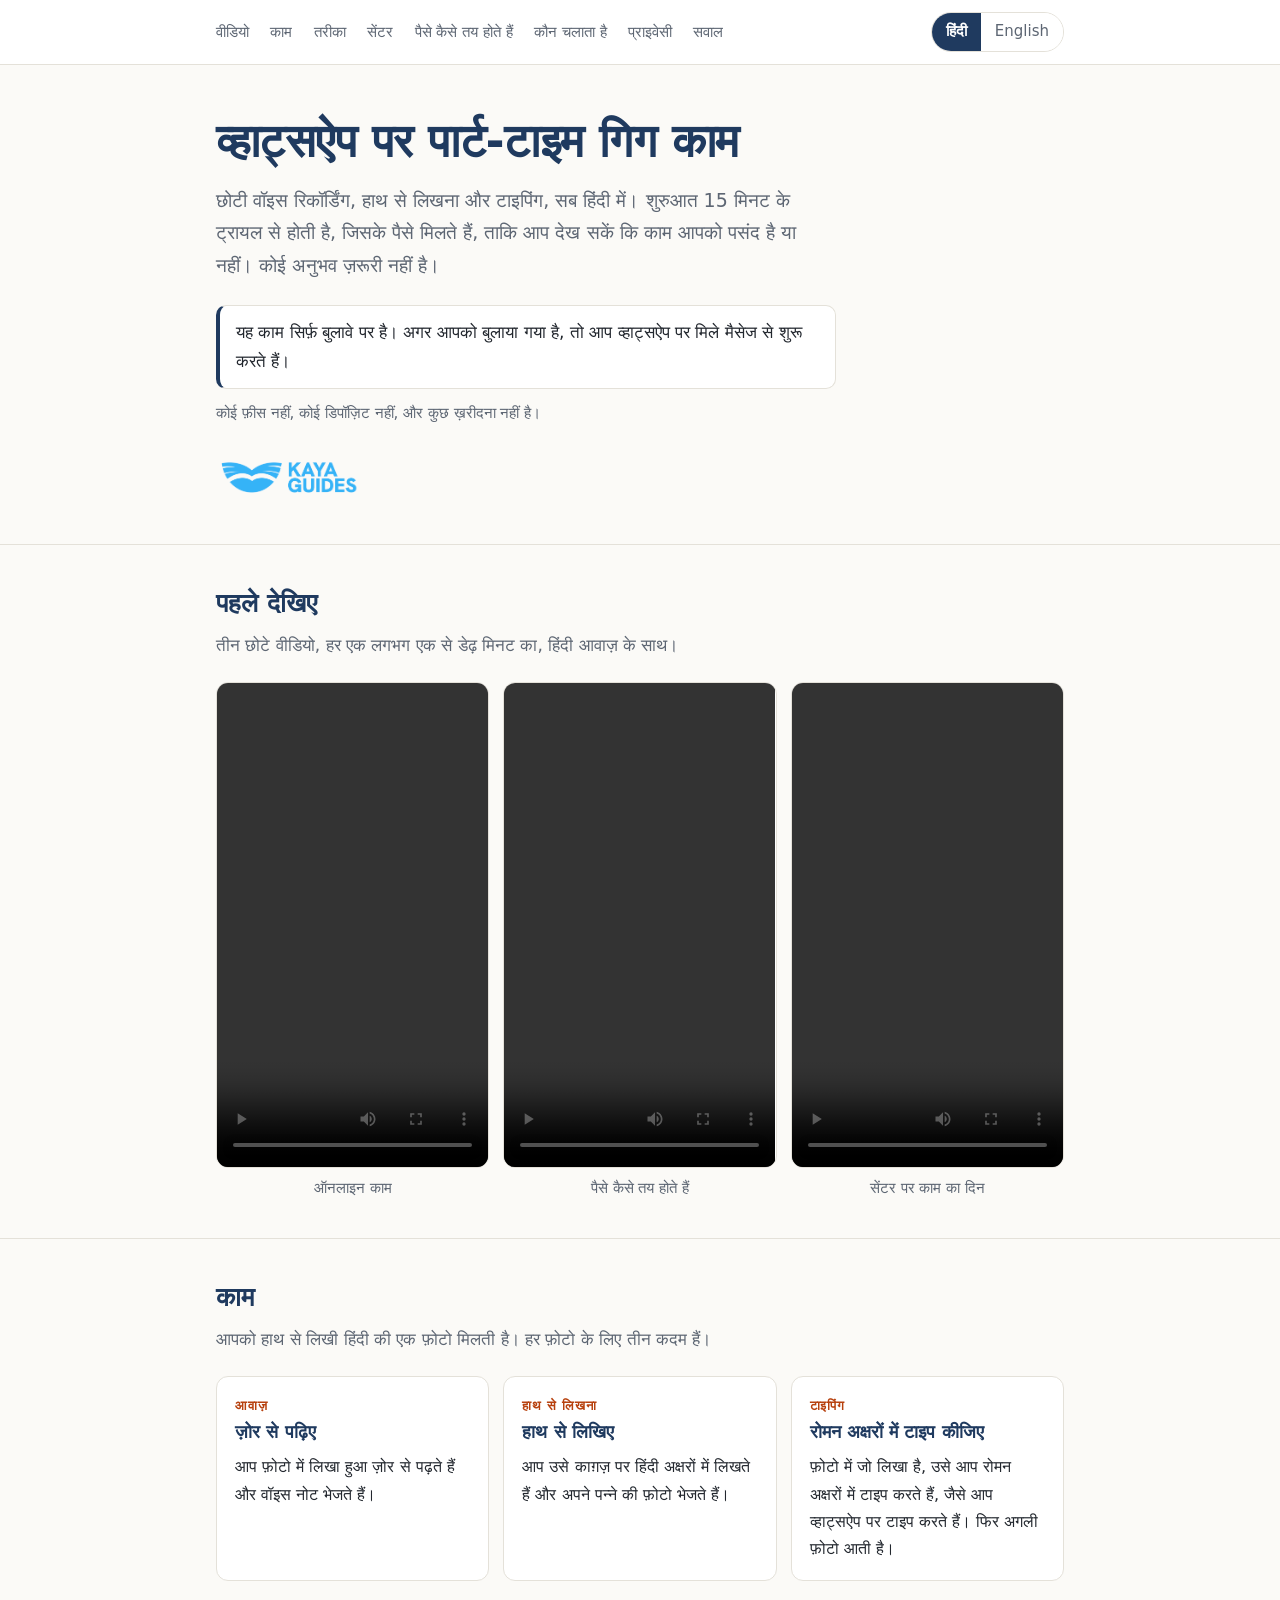
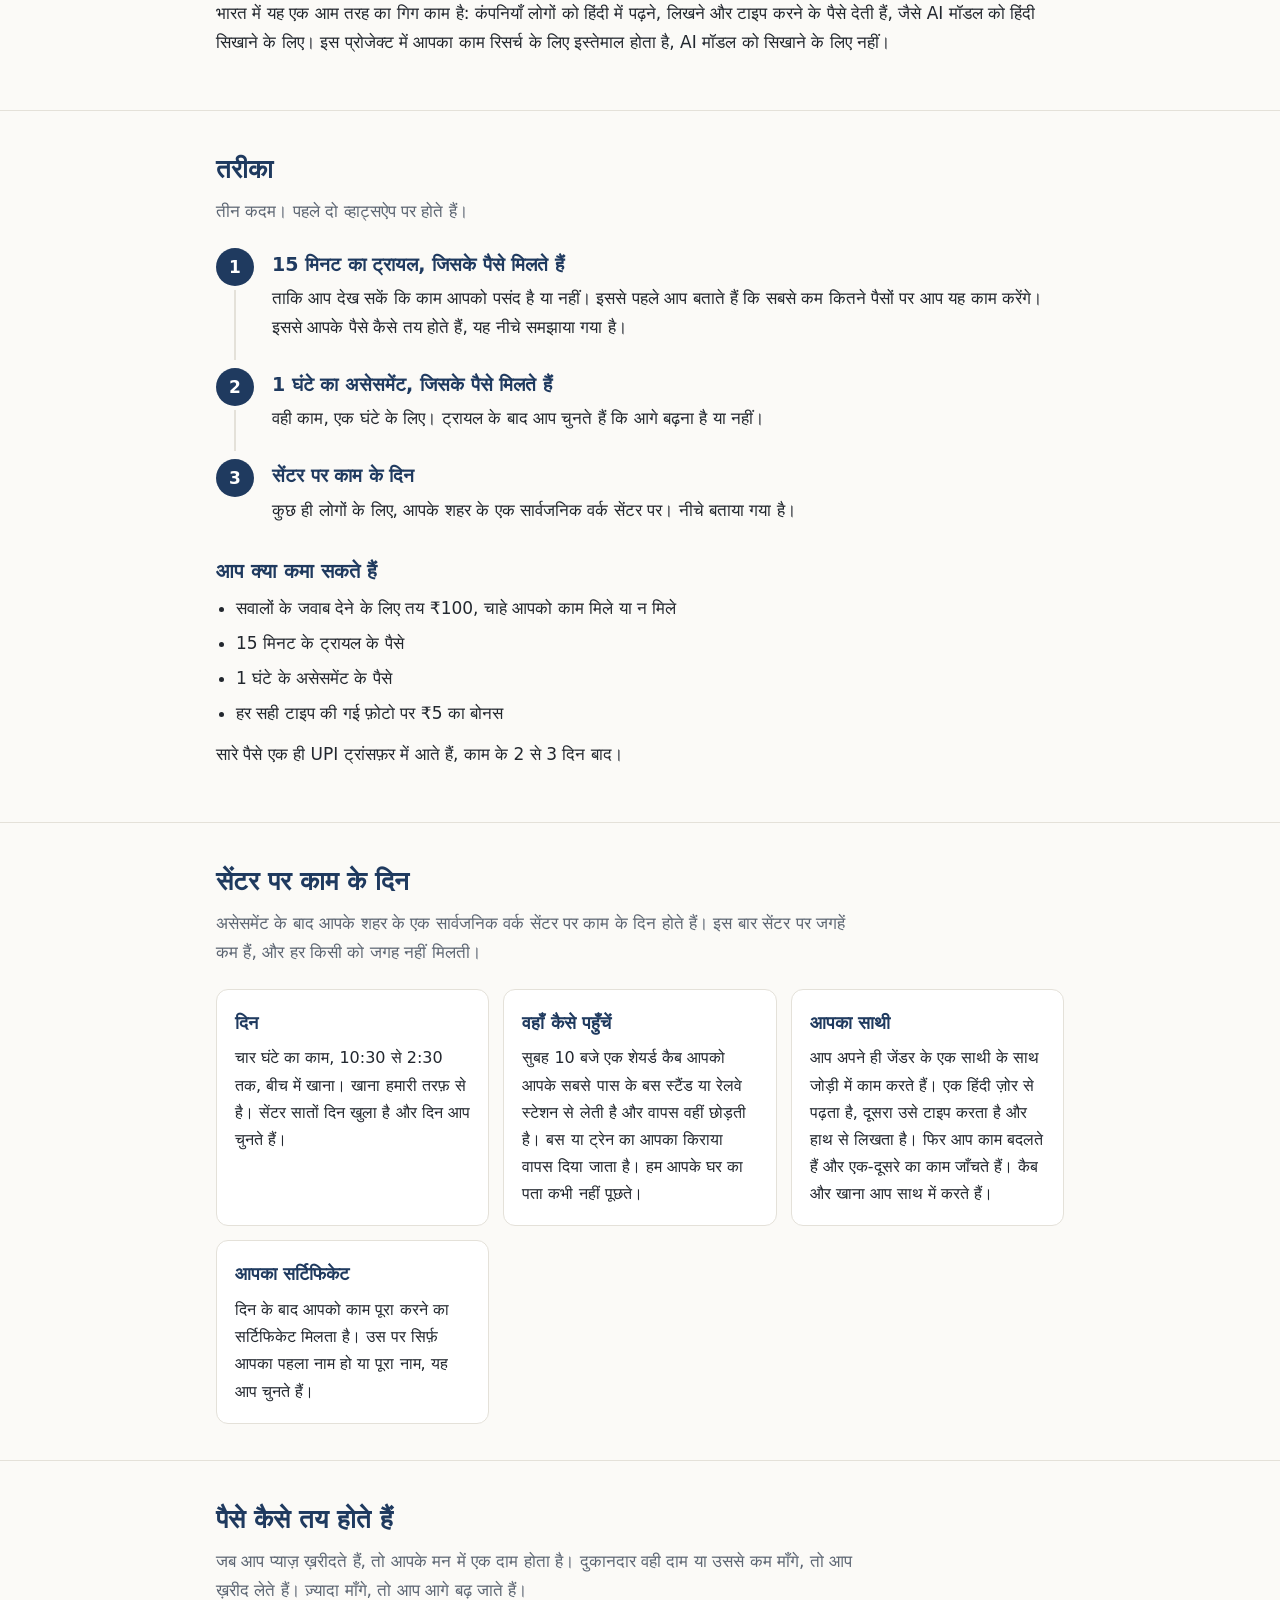
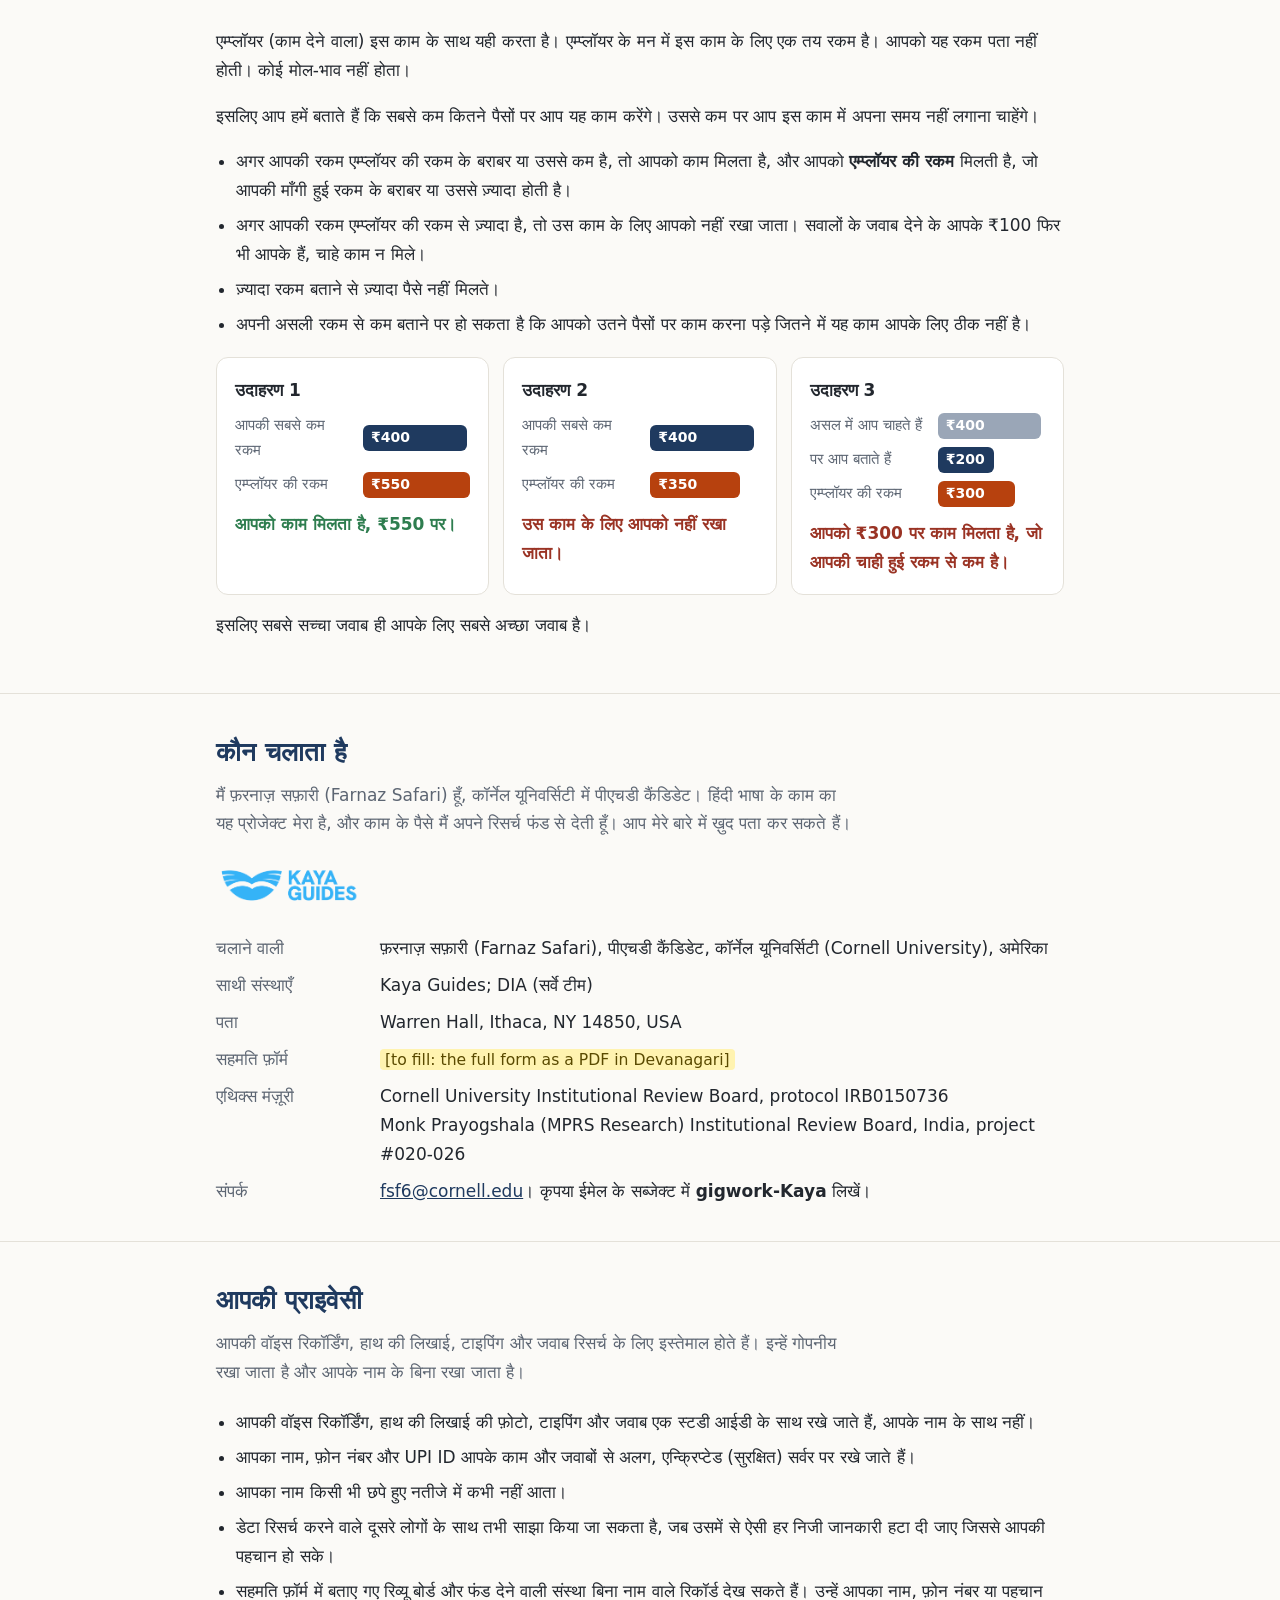
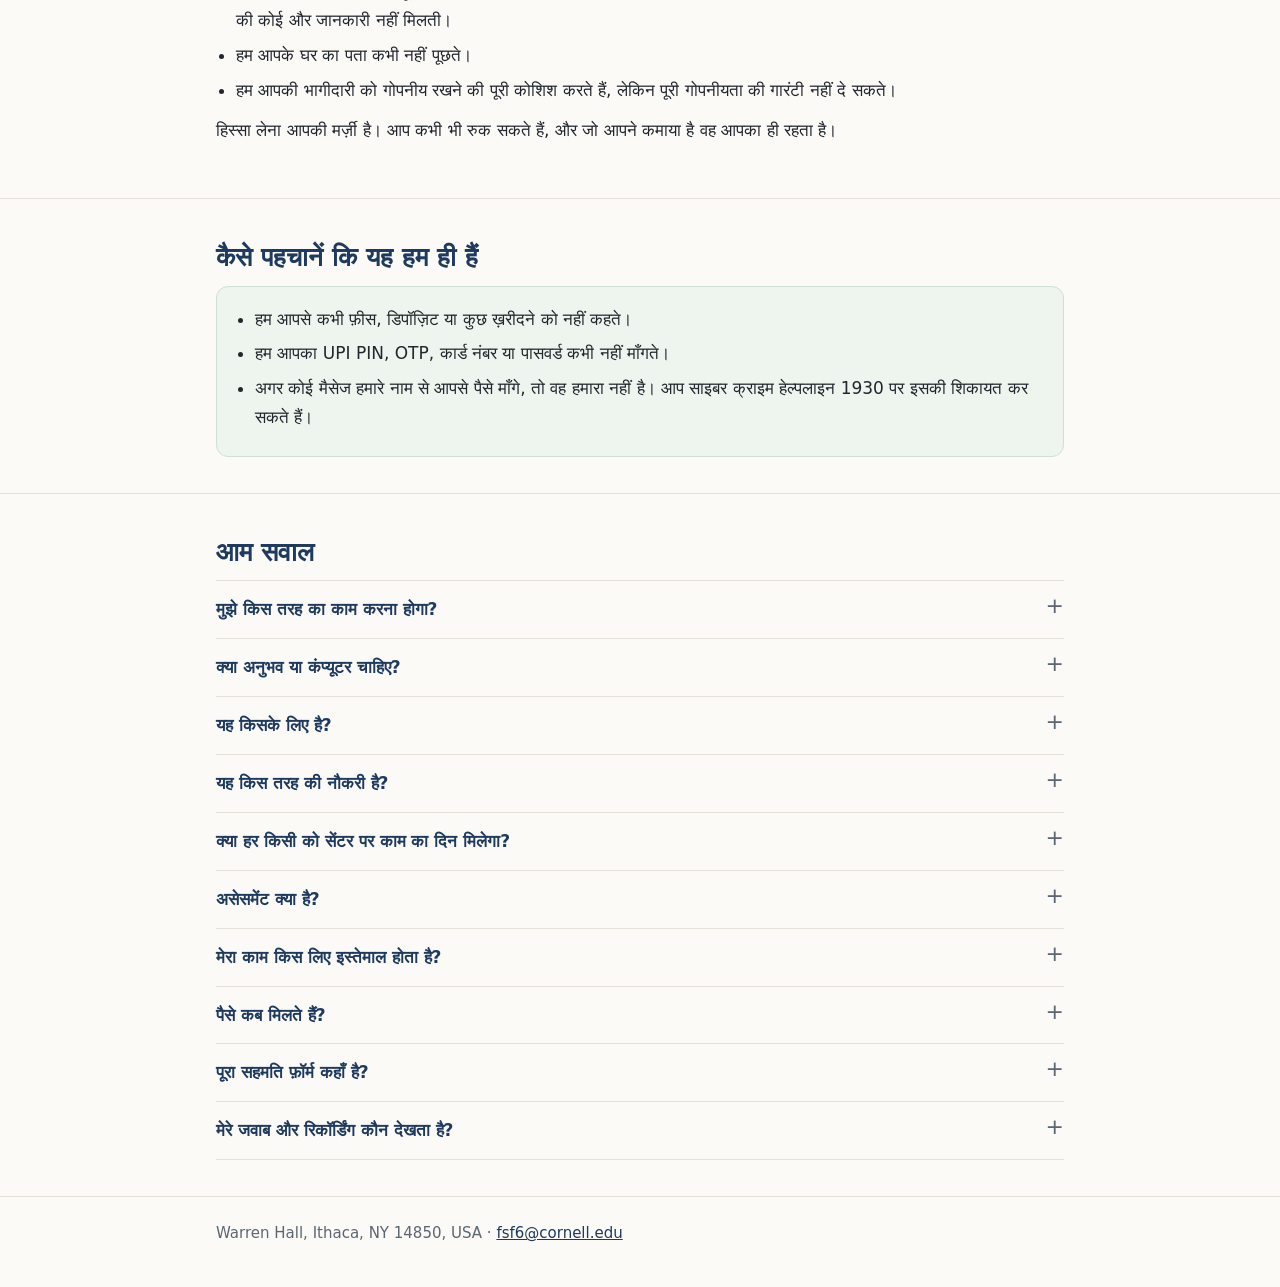
==== gigwork/index.html @ 9aac0456 "Academic website Co-Authored-By: Claude Fable 5.1 <noreply@anthropic.com>" ====
<!doctype html>
<!-- Hindi page, the first page people see. The English page is en.html. Keep the two in step.
     The Hindi here is a draft and has not yet been checked by a native-speaker reviewer. -->
<html lang="hi">
<head>
<meta charset="utf-8">
<meta name="viewport" content="width=device-width, initial-scale=1">
<title>व्हाट्सऐप पर पार्ट-टाइम गिग काम | फ़रनाज़ सफ़ारी (Farnaz Safari), Cornell</title>
<meta name="description" content="व्हाट्सऐप पर पार्ट-टाइम गिग काम: छोटी वॉइस रिकॉर्डिंग, हाथ से लिखना और टाइपिंग, सब हिंदी में। चलाने वाली: फ़रनाज़ सफ़ारी (Farnaz Safari), पीएचडी कैंडिडेट, कॉर्नेल यूनिवर्सिटी। सिर्फ़ बुलावे पर। कोई फ़ीस नहीं, कोई डिपॉज़िट नहीं।">
<link rel="stylesheet" href="style.css?v=2">
<link rel="alternate" hreflang="hi" href="index.html">
<link rel="alternate" hreflang="en" href="en.html">
</head>
<body>

<header class="top">
  <div class="wrap">
    <nav>
      <a href="#videos">वीडियो</a>
      <a href="#work">काम</a>
      <a href="#how">तरीका</a>
      <a href="#centre">सेंटर</a>
      <a href="#pay">पैसे कैसे तय होते हैं</a>
      <a href="#who">कौन चलाता है</a>
      <a href="#privacy">प्राइवेसी</a>
      <a href="#questions">सवाल</a>
    </nav>
    <div class="lang"><a class="on" href="index.html" lang="hi">हिंदी</a><a href="en.html" lang="en">English</a></div>
  </div>
</header>

<main>

<div class="wrap hero">
  <h1>व्हाट्सऐप पर पार्ट-टाइम गिग काम</h1>
  <p>छोटी वॉइस रिकॉर्डिंग, हाथ से लिखना और टाइपिंग, सब हिंदी में। शुरुआत 15 मिनट के ट्रायल से होती है, जिसके पैसे मिलते हैं, ताकि आप देख सकें कि काम आपको पसंद है या नहीं। कोई अनुभव ज़रूरी नहीं है।</p>
  <div class="invite">यह काम सिर्फ़ बुलावे पर है। अगर आपको बुलाया गया है, तो आप व्हाट्सऐप पर मिले मैसेज से शुरू करते हैं।</div>
  <div class="under-btn">कोई फ़ीस नहीं, कोई डिपॉज़िट नहीं, और कुछ ख़रीदना नहीं है।</div>
  <div class="logos">
    <img class="kaya" src="logo_kaya_guides.png" alt="Kaya Guides">
  </div>
</div>

<section id="videos">
  <div class="wrap">
    <h2>पहले देखिए</h2>
    <p class="lead">तीन छोटे वीडियो, हर एक लगभग एक से डेढ़ मिनट का, हिंदी आवाज़ के साथ।</p>
    <div class="videos">
      <figure>
        <video controls preload="metadata" playsinline src="video1_online_job_hi.mp4?v=hi2"></video>
        <figcaption>ऑनलाइन काम</figcaption>
      </figure>
      <figure>
        <video controls preload="metadata" playsinline src="video2_lowest_pay_hi.mp4?v=hi2"></video>
        <figcaption>पैसे कैसे तय होते हैं</figcaption>
      </figure>
      <figure>
        <video controls preload="metadata" playsinline src="video3_centre_day_hi.mp4?v=hi2"></video>
        <figcaption>सेंटर पर काम का दिन</figcaption>
      </figure>
    </div>
  </div>
</section>

<section id="work">
  <div class="wrap">
    <h2>काम</h2>
    <p class="lead">आपको हाथ से लिखी हिंदी की एक फ़ोटो मिलती है। हर फ़ोटो के लिए तीन कदम हैं।</p>
    <div class="cards">
      <div class="card">
        <div class="tag">आवाज़</div>
        <h3>ज़ोर से पढ़िए</h3>
        <p>आप फ़ोटो में लिखा हुआ ज़ोर से पढ़ते हैं और वॉइस नोट भेजते हैं।</p>
      </div>
      <div class="card">
        <div class="tag">हाथ से लिखना</div>
        <h3>हाथ से लिखिए</h3>
        <p>आप उसे काग़ज़ पर हिंदी अक्षरों में लिखते हैं और अपने पन्ने की फ़ोटो भेजते हैं।</p>
      </div>
      <div class="card">
        <div class="tag">टाइपिंग</div>
        <h3>रोमन अक्षरों में टाइप कीजिए</h3>
        <p>फ़ोटो में जो लिखा है, उसे आप रोमन अक्षरों में टाइप करते हैं, जैसे आप व्हाट्सऐप पर टाइप करते हैं। फिर अगली फ़ोटो आती है।</p>
      </div>
    </div>
    <p style="margin-top:18px">भारत में यह एक आम तरह का गिग काम है: कंपनियाँ लोगों को हिंदी में पढ़ने, लिखने और टाइप करने के पैसे देती हैं, जैसे AI मॉडल को हिंदी सिखाने के लिए। इस प्रोजेक्ट में आपका काम रिसर्च के लिए इस्तेमाल होता है, AI मॉडल को सिखाने के लिए नहीं।</p>
  </div>
</section>

<section id="how">
  <div class="wrap">
    <h2>तरीका</h2>
    <p class="lead">तीन कदम। पहले दो व्हाट्सऐप पर होते हैं।</p>
    <ol class="steps">
      <li>
        <h3>15 मिनट का ट्रायल, जिसके पैसे मिलते हैं</h3>
        <p>ताकि आप देख सकें कि काम आपको पसंद है या नहीं। इससे पहले आप बताते हैं कि सबसे कम कितने पैसों पर आप यह काम करेंगे। इससे आपके पैसे कैसे तय होते हैं, यह नीचे समझाया गया है।</p>
      </li>
      <li>
        <h3>1 घंटे का असेसमेंट, जिसके पैसे मिलते हैं</h3>
        <p>वही काम, एक घंटे के लिए। ट्रायल के बाद आप चुनते हैं कि आगे बढ़ना है या नहीं।</p>
      </li>
      <li>
        <h3>सेंटर पर काम के दिन</h3>
        <p>कुछ ही लोगों के लिए, आपके शहर के एक सार्वजनिक वर्क सेंटर पर। नीचे बताया गया है।</p>
      </li>
    </ol>
    <h3 style="color:var(--ink); margin:8px 0 6px">आप क्या कमा सकते हैं</h3>
    <ul class="rules">
      <li>सवालों के जवाब देने के लिए तय ₹100, चाहे आपको काम मिले या न मिले</li>
      <li>15 मिनट के ट्रायल के पैसे</li>
      <li>1 घंटे के असेसमेंट के पैसे</li>
      <li>हर सही टाइप की गई फ़ोटो पर ₹5 का बोनस</li>
    </ul>
    <p style="margin-top:12px">सारे पैसे एक ही UPI ट्रांसफ़र में आते हैं, काम के 2 से 3 दिन बाद।</p>
  </div>
</section>

<section id="centre">
  <div class="wrap">
    <h2>सेंटर पर काम के दिन</h2>
    <p class="lead">असेसमेंट के बाद आपके शहर के एक सार्वजनिक वर्क सेंटर पर काम के दिन होते हैं। इस बार सेंटर पर जगहें कम हैं, और हर किसी को जगह नहीं मिलती।</p>
    <div class="cards">
      <div class="card">
        <h3>दिन</h3>
        <p>चार घंटे का काम, 10:30 से 2:30 तक, बीच में खाना। खाना हमारी तरफ़ से है। सेंटर सातों दिन खुला है और दिन आप चुनते हैं।</p>
      </div>
      <div class="card">
        <h3>वहाँ कैसे पहुँचें</h3>
        <p>सुबह 10 बजे एक शेयर्ड कैब आपको आपके सबसे पास के बस स्टैंड या रेलवे स्टेशन से लेती है और वापस वहीं छोड़ती है। बस या ट्रेन का आपका किराया वापस दिया जाता है। हम आपके घर का पता कभी नहीं पूछते।</p>
      </div>
      <div class="card">
        <h3>आपका साथी</h3>
        <p>आप अपने ही जेंडर के एक साथी के साथ जोड़ी में काम करते हैं। एक हिंदी ज़ोर से पढ़ता है, दूसरा उसे टाइप करता है और हाथ से लिखता है। फिर आप काम बदलते हैं और एक-दूसरे का काम जाँचते हैं। कैब और खाना आप साथ में करते हैं।</p>
      </div>
      <div class="card">
        <h3>आपका सर्टिफिकेट</h3>
        <p>दिन के बाद आपको काम पूरा करने का सर्टिफिकेट मिलता है। उस पर सिर्फ़ आपका पहला नाम हो या पूरा नाम, यह आप चुनते हैं।</p>
      </div>
    </div>
  </div>
</section>

<section id="pay">
  <div class="wrap">
    <h2>पैसे कैसे तय होते हैं</h2>
    <p class="lead">जब आप प्याज़ ख़रीदते हैं, तो आपके मन में एक दाम होता है। दुकानदार वही दाम या उससे कम माँगे, तो आप ख़रीद लेते हैं। ज़्यादा माँगे, तो आप आगे बढ़ जाते हैं।</p>
    <p>एम्प्लॉयर (काम देने वाला) इस काम के साथ यही करता है। एम्प्लॉयर के मन में इस काम के लिए एक तय रकम है। आपको यह रकम पता नहीं होती। कोई मोल-भाव नहीं होता।</p>
    <p>इसलिए आप हमें बताते हैं कि सबसे कम कितने पैसों पर आप यह काम करेंगे। उससे कम पर आप इस काम में अपना समय नहीं लगाना चाहेंगे।</p>
    <ul class="rules">
      <li>अगर आपकी रकम एम्प्लॉयर की रकम के बराबर या उससे कम है, तो आपको काम मिलता है, और आपको <strong>एम्प्लॉयर की रकम</strong> मिलती है, जो आपकी माँगी हुई रकम के बराबर या उससे ज़्यादा होती है।</li>
      <li>अगर आपकी रकम एम्प्लॉयर की रकम से ज़्यादा है, तो उस काम के लिए आपको नहीं रखा जाता। सवालों के जवाब देने के आपके ₹100 फिर भी आपके हैं, चाहे काम न मिले।</li>
      <li>ज़्यादा रकम बताने से ज़्यादा पैसे नहीं मिलते।</li>
      <li>अपनी असली रकम से कम बताने पर हो सकता है कि आपको उतने पैसों पर काम करना पड़े जितने में यह काम आपके लिए ठीक नहीं है।</li>
    </ul>
    <div class="examples">
      <div class="ex">
        <strong>उदाहरण 1</strong>
        <div class="row"><span class="label">आपकी सबसे कम रकम</span><span class="bar you" style="width:44%">₹400</span></div>
        <div class="row"><span class="label">एम्प्लॉयर की रकम</span><span class="bar emp" style="width:60%">₹550</span></div>
        <div class="result ok">आपको काम मिलता है, ₹550 पर।</div>
      </div>
      <div class="ex">
        <strong>उदाहरण 2</strong>
        <div class="row"><span class="label">आपकी सबसे कम रकम</span><span class="bar you" style="width:44%">₹400</span></div>
        <div class="row"><span class="label">एम्प्लॉयर की रकम</span><span class="bar emp" style="width:38%">₹350</span></div>
        <div class="result no">उस काम के लिए आपको नहीं रखा जाता।</div>
      </div>
      <div class="ex">
        <strong>उदाहरण 3</strong>
        <div class="row"><span class="label">असल में आप चाहते हैं</span><span class="bar you" style="width:44%; opacity:.45">₹400</span></div>
        <div class="row"><span class="label">पर आप बताते हैं</span><span class="bar you" style="width:24%">₹200</span></div>
        <div class="row"><span class="label">एम्प्लॉयर की रकम</span><span class="bar emp" style="width:33%">₹300</span></div>
        <div class="result no">आपको ₹300 पर काम मिलता है, जो आपकी चाही हुई रकम से कम है।</div>
      </div>
    </div>
    <p style="margin-top:16px">इसलिए सबसे सच्चा जवाब ही आपके लिए सबसे अच्छा जवाब है।</p>
  </div>
</section>

<section id="who">
  <div class="wrap">
    <h2>कौन चलाता है</h2>
    <p class="lead">मैं फ़रनाज़ सफ़ारी (Farnaz Safari) हूँ, कॉर्नेल यूनिवर्सिटी में पीएचडी कैंडिडेट। हिंदी भाषा के काम का यह प्रोजेक्ट मेरा है, और काम के पैसे मैं अपने रिसर्च फंड से देती हूँ। आप मेरे बारे में ख़ुद पता कर सकते हैं।</p>
    <div class="logos" style="margin:0 0 22px">
      <img class="kaya" src="logo_kaya_guides.png" alt="Kaya Guides">
    </div>
    <dl class="who">
      <dt>चलाने वाली</dt>
      <dd>फ़रनाज़ सफ़ारी (Farnaz Safari), पीएचडी कैंडिडेट, कॉर्नेल यूनिवर्सिटी (Cornell University), अमेरिका</dd>
      <dt>साथी संस्थाएँ</dt>
      <dd>Kaya Guides; DIA (सर्वे टीम)</dd>
      <dt>पता</dt>
      <dd>Warren Hall, Ithaca, NY 14850, USA</dd>
      <dt>सहमति फ़ॉर्म</dt>
      <dd><span class="fill">[to fill: the full form as a PDF in Devanagari]</span></dd>
      <dt>एथिक्स मंज़ूरी</dt>
      <dd>Cornell University Institutional Review Board, protocol IRB0150736<br>Monk Prayogshala (MPRS Research) Institutional Review Board, India, project #020-026</dd>
      <dt>संपर्क</dt>
      <dd><a href="mailto:fsf6@cornell.edu?subject=gigwork-Kaya">fsf6@cornell.edu</a>। कृपया ईमेल के सब्जेक्ट में <strong>gigwork-Kaya</strong> लिखें।</dd>
    </dl>
  </div>
</section>

<section id="privacy">
  <div class="wrap">
    <h2>आपकी प्राइवेसी</h2>
    <p class="lead">आपकी वॉइस रिकॉर्डिंग, हाथ की लिखाई, टाइपिंग और जवाब रिसर्च के लिए इस्तेमाल होते हैं। इन्हें गोपनीय रखा जाता है और आपके नाम के बिना रखा जाता है।</p>
    <ul class="rules">
      <li>आपकी वॉइस रिकॉर्डिंग, हाथ की लिखाई की फ़ोटो, टाइपिंग और जवाब एक स्टडी आईडी के साथ रखे जाते हैं, आपके नाम के साथ नहीं।</li>
      <li>आपका नाम, फ़ोन नंबर और UPI ID आपके काम और जवाबों से अलग, एन्क्रिप्टेड (सुरक्षित) सर्वर पर रखे जाते हैं।</li>
      <li>आपका नाम किसी भी छपे हुए नतीजे में कभी नहीं आता।</li>
      <li>डेटा रिसर्च करने वाले दूसरे लोगों के साथ तभी साझा किया जा सकता है, जब उसमें से ऐसी हर निजी जानकारी हटा दी जाए जिससे आपकी पहचान हो सके।</li>
      <li>सहमति फ़ॉर्म में बताए गए रिव्यू बोर्ड और फंड देने वाली संस्था बिना नाम वाले रिकॉर्ड देख सकते हैं। उन्हें आपका नाम, फ़ोन नंबर या पहचान की कोई और जानकारी नहीं मिलती।</li>
      <li>हम आपके घर का पता कभी नहीं पूछते।</li>
      <li>हम आपकी भागीदारी को गोपनीय रखने की पूरी कोशिश करते हैं, लेकिन पूरी गोपनीयता की गारंटी नहीं दे सकते।</li>
    </ul>
    <p style="margin-top:12px">हिस्सा लेना आपकी मर्ज़ी है। आप कभी भी रुक सकते हैं, और जो आपने कमाया है वह आपका ही रहता है।</p>
  </div>
</section>

<section id="safety">
  <div class="wrap">
    <h2>कैसे पहचानें कि यह हम ही हैं</h2>
    <div class="safe">
      <ul>
        <li>हम आपसे कभी फ़ीस, डिपॉज़िट या कुछ ख़रीदने को नहीं कहते।</li>
        <li>हम आपका UPI PIN, OTP, कार्ड नंबर या पासवर्ड कभी नहीं माँगते।</li>
        <li>अगर कोई मैसेज हमारे नाम से आपसे पैसे माँगे, तो वह हमारा नहीं है। आप साइबर क्राइम हेल्पलाइन 1930 पर इसकी शिकायत कर सकते हैं।</li>
      </ul>
    </div>
  </div>
</section>

<section id="questions">
  <div class="wrap">
    <h2>आम सवाल</h2>
    <details>
      <summary>मुझे किस तरह का काम करना होगा?</summary>
      <p>आपको हाथ से लिखी हिंदी की फ़ोटो मिलती हैं। हर फ़ोटो को आप ज़ोर से पढ़कर वॉइस नोट भेजते हैं, काग़ज़ पर हाथ से लिखकर अपने पन्ने की फ़ोटो भेजते हैं, और फिर रोमन अक्षरों में टाइप करते हैं। पहले आपको एक उदाहरण दिखाया जाता है।</p>
    </details>
    <details>
      <summary>क्या अनुभव या कंप्यूटर चाहिए?</summary>
      <p>कोई अनुभव ज़रूरी नहीं है। ट्रायल आपके फ़ोन पर, व्हाट्सऐप में होता है। आपको एक पेन और काग़ज़ चाहिए।</p>
    </details>
    <details>
      <summary>यह किसके लिए है?</summary>
      <p>इस बार यह सिर्फ़ बुलावे पर है। जिन्हें बुलाया जाता है, उन्हें व्हाट्सऐप पर मैसेज मिलता है और वे वहीं से शुरू करते हैं। इस पेज पर कोई साइन-अप नहीं है।</p>
    </details>
    <details>
      <summary>यह किस तरह की नौकरी है?</summary>
      <p>पार्ट-टाइम काम, जिसमें हर काम के पैसे मिलते हैं। कोई लंबा बंधन नहीं है।</p>
    </details>
    <details>
      <summary>क्या हर किसी को सेंटर पर काम का दिन मिलेगा?</summary>
      <p>नहीं। इस बार सेंटर पर जगहें कम हैं, और हर किसी को जगह नहीं मिलती।</p>
    </details>
    <details>
      <summary>असेसमेंट क्या है?</summary>
      <p>आपके फ़ोन पर वही काम, एक घंटे के लिए। इसके पैसे मिलते हैं। ट्रायल के बाद आप चुनते हैं कि आगे बढ़ना है या नहीं। सेंटर पर काम के दिन इसके बाद आते हैं।</p>
    </details>
    <details>
      <summary>मेरा काम किस लिए इस्तेमाल होता है?</summary>
      <p>रिसर्च के लिए। भारत में इस तरह का काम आम गिग काम है, और कंपनियाँ अक्सर AI मॉडल को हिंदी सिखाने के लिए इसके पैसे देती हैं। इस प्रोजेक्ट में आपका काम AI मॉडल को सिखाने के लिए इस्तेमाल नहीं होता।</p>
    </details>
    <details>
      <summary>पैसे कब मिलते हैं?</summary>
      <p>सारे पैसे एक ही UPI ट्रांसफ़र में आते हैं, काम के 2 से 3 दिन बाद।</p>
    </details>
    <details>
      <summary>पूरा सहमति फ़ॉर्म कहाँ है?</summary>
      <p>इस पेज के "कौन चलाता है" हिस्से में, हिंदी में PDF के रूप में।</p>
    </details>
    <details>
      <summary>मेरे जवाब और रिकॉर्डिंग कौन देखता है?</summary>
      <p>आपका काम और जवाब एक स्टडी आईडी के साथ रखे जाते हैं, आपके नाम के साथ नहीं। आपका नाम, फ़ोन नंबर और UPI ID अलग रखे जाते हैं। पूरी जानकारी इस पेज के "आपकी प्राइवेसी" हिस्से में है।</p>
    </details>
  </div>
</section>

</main>

<footer>
  <div class="wrap">
    Warren Hall, Ithaca, NY 14850, USA · <a href="mailto:fsf6@cornell.edu?subject=gigwork-Kaya">fsf6@cornell.edu</a>
  </div>
</footer>

<!-- Visitor analytics (GoatCounter): countries, referrers, pages. No cookies. Dashboard: https://farnazsafari.goatcounter.com -->
<script data-goatcounter="https://farnazsafari.goatcounter.com/count" async src="//gc.zgo.at/count.js"></script>
</body>
</html>
---- gigwork/style.css ----
:root {
  --ink: #1f3a5f;
  --text: #22272e;
  --muted: #5d6673;
  --accent: #b7410e;
  --bg: #fbfaf7;
  --card: #ffffff;
  --line: #e4e1d9;
  --ok: #2e7d4f;
  --no: #9a3324;
  --fill: #fff3b0;
}
* { box-sizing: border-box; }
html { scroll-behavior: smooth; }
body {
  margin: 0;
  background: var(--bg);
  color: var(--text);
  font-family: system-ui, -apple-system, "Segoe UI", Roboto, "Noto Sans", "Noto Sans Devanagari", sans-serif;
  font-size: 17px;
  line-height: 1.55;
}
.wrap { max-width: 880px; margin: 0 auto; padding: 0 16px; }
header.top {
  border-bottom: 1px solid var(--line);
  background: var(--card);
}
header.top .wrap {
  display: flex; align-items: center; justify-content: space-between;
  padding-top: 12px; padding-bottom: 12px; gap: 12px;
}
.brand { font-weight: 700; color: var(--ink); white-space: nowrap; }
nav { white-space: nowrap; }
nav a { color: var(--muted); text-decoration: none; margin-right: 16px; font-size: 15px; }
nav a:hover { color: var(--ink); }
@media (max-width: 960px) { nav { display: none; } }
.lang { display: flex; margin-left: auto; border: 1px solid var(--line); border-radius: 999px; overflow: hidden; flex: none; }
.lang a { padding: 6px 14px; font-size: 15px; text-decoration: none; color: var(--muted); background: var(--card); }
.lang a.on { background: var(--ink); color: #fff; font-weight: 600; }
html[lang="hi"] body { line-height: 1.7; }
html[lang="hi"] .hero h1 { line-height: 1.25; }

.hero { padding: 48px 16px 40px; }
.hero h1 {
  font-size: clamp(30px, 6vw, 46px);
  line-height: 1.12; margin: 0 0 14px; color: var(--ink);
  letter-spacing: -0.01em; text-wrap: balance;
}
.hero p { font-size: 19px; color: var(--muted); max-width: 620px; margin: 0 0 24px; }
.btn {
  display: inline-block; background: var(--ink); color: #fff; text-decoration: none;
  padding: 14px 26px; border-radius: 10px; font-weight: 600;
}
.btn:hover { background: #162b47; }
.invite {
  display: inline-block; background: var(--card); border: 1px solid var(--line);
  border-left: 4px solid var(--ink); border-radius: 10px; padding: 12px 16px; max-width: 620px;
}
.under-btn { font-size: 15px; color: var(--muted); margin-top: 12px; }

section { padding: 36px 0; border-top: 1px solid var(--line); }
h2 { font-size: 26px; color: var(--ink); margin: 0 0 6px; }
.lead { color: var(--muted); margin: 0 0 22px; max-width: 640px; }

.cards { display: grid; gap: 14px; grid-template-columns: repeat(auto-fit, minmax(230px, 1fr)); }
.card {
  background: var(--card); border: 1px solid var(--line); border-radius: 12px; padding: 18px;
}
.card h3 { margin: 0 0 6px; font-size: 18px; color: var(--ink); }
.card p { margin: 0; color: var(--text); font-size: 16px; }
.tag { font-size: 13px; color: var(--accent); font-weight: 700; text-transform: uppercase; letter-spacing: 0.06em; }

ol.steps { list-style: none; margin: 0; padding: 0; counter-reset: step; }
ol.steps li {
  counter-increment: step; position: relative;
  padding: 0 0 22px 56px; margin: 0;
}
ol.steps li::before {
  content: counter(step);
  position: absolute; left: 0; top: 0;
  width: 38px; height: 38px; border-radius: 50%;
  background: var(--ink); color: #fff; font-weight: 700;
  display: flex; align-items: center; justify-content: center;
}
ol.steps li::after {
  content: ""; position: absolute; left: 18px; top: 42px; bottom: 4px;
  width: 2px; background: var(--line);
}
ol.steps li:last-child::after { display: none; }
ol.steps h3 { margin: 4px 0 4px; font-size: 19px; color: var(--ink); }
ol.steps p { margin: 0; }

.examples { display: grid; gap: 14px; grid-template-columns: repeat(auto-fit, minmax(260px, 1fr)); margin-top: 18px; }
.ex { background: var(--card); border: 1px solid var(--line); border-radius: 12px; padding: 18px; }
.ex .row { display: flex; align-items: center; gap: 10px; margin: 8px 0; font-size: 15px; }
.ex .label { width: 118px; flex: none; color: var(--muted); }
.ex .bar { height: 26px; border-radius: 6px; color: #fff; font-weight: 700; font-size: 14px;
           display: flex; align-items: center; padding: 0 8px; white-space: nowrap; }
.bar.you { background: var(--ink); }
.bar.emp { background: var(--accent); }
.ex .result { margin-top: 12px; font-weight: 700; }
.result.ok { color: var(--ok); }
.result.no { color: var(--no); }
.rules { margin: 0; padding-left: 20px; }
.rules li { margin-bottom: 6px; }

.videos { display: grid; gap: 14px; grid-template-columns: repeat(auto-fit, minmax(230px, 1fr)); }
.videos figure { margin: 0; }
.videos video {
  display: block; width: 100%; max-width: 340px; margin: 0 auto; aspect-ratio: 9 / 16;
  background: #fff; border: 1px solid var(--line); border-radius: 12px;
}
.videos figcaption { text-align: center; color: var(--muted); font-size: 15px; margin-top: 8px; }

.safe { background: #eef4ee; border: 1px solid #cfe0d2; border-radius: 12px; padding: 18px; }
.safe ul { margin: 0; padding-left: 20px; }
.safe li { margin-bottom: 6px; }

details { border-bottom: 1px solid var(--line); padding: 14px 0; }
details:first-of-type { border-top: 1px solid var(--line); }
summary { cursor: pointer; font-weight: 600; color: var(--ink); list-style: none; display: flex; justify-content: space-between; gap: 12px; }
summary::-webkit-details-marker { display: none; }
summary::after { content: "+"; color: var(--muted); font-weight: 400; font-size: 22px; line-height: 1; }
details[open] summary::after { content: "\2212"; }
details p { margin: 10px 0 0; }

.logos { display: flex; flex-wrap: wrap; align-items: center; gap: 12px 28px; margin-top: 26px; }
.logos img { height: 44px; width: auto; display: block; mix-blend-mode: multiply; }
.logos img.kaya { height: 52px; }
.fill { background: var(--fill); border-radius: 4px; padding: 1px 5px; font-size: 0.92em; color: #5a4a00; }
dl.who { display: grid; grid-template-columns: 150px 1fr; gap: 8px 14px; margin: 0; }
dl.who dt { color: var(--muted); }
dl.who dd { margin: 0; }
dl.who a, footer a { color: var(--ink); }
@media (max-width: 560px) { dl.who { grid-template-columns: 1fr; gap: 2px; } dl.who dd { margin-bottom: 10px; } }

footer { border-top: 1px solid var(--line); padding: 24px 0 40px; color: var(--muted); font-size: 15px; }
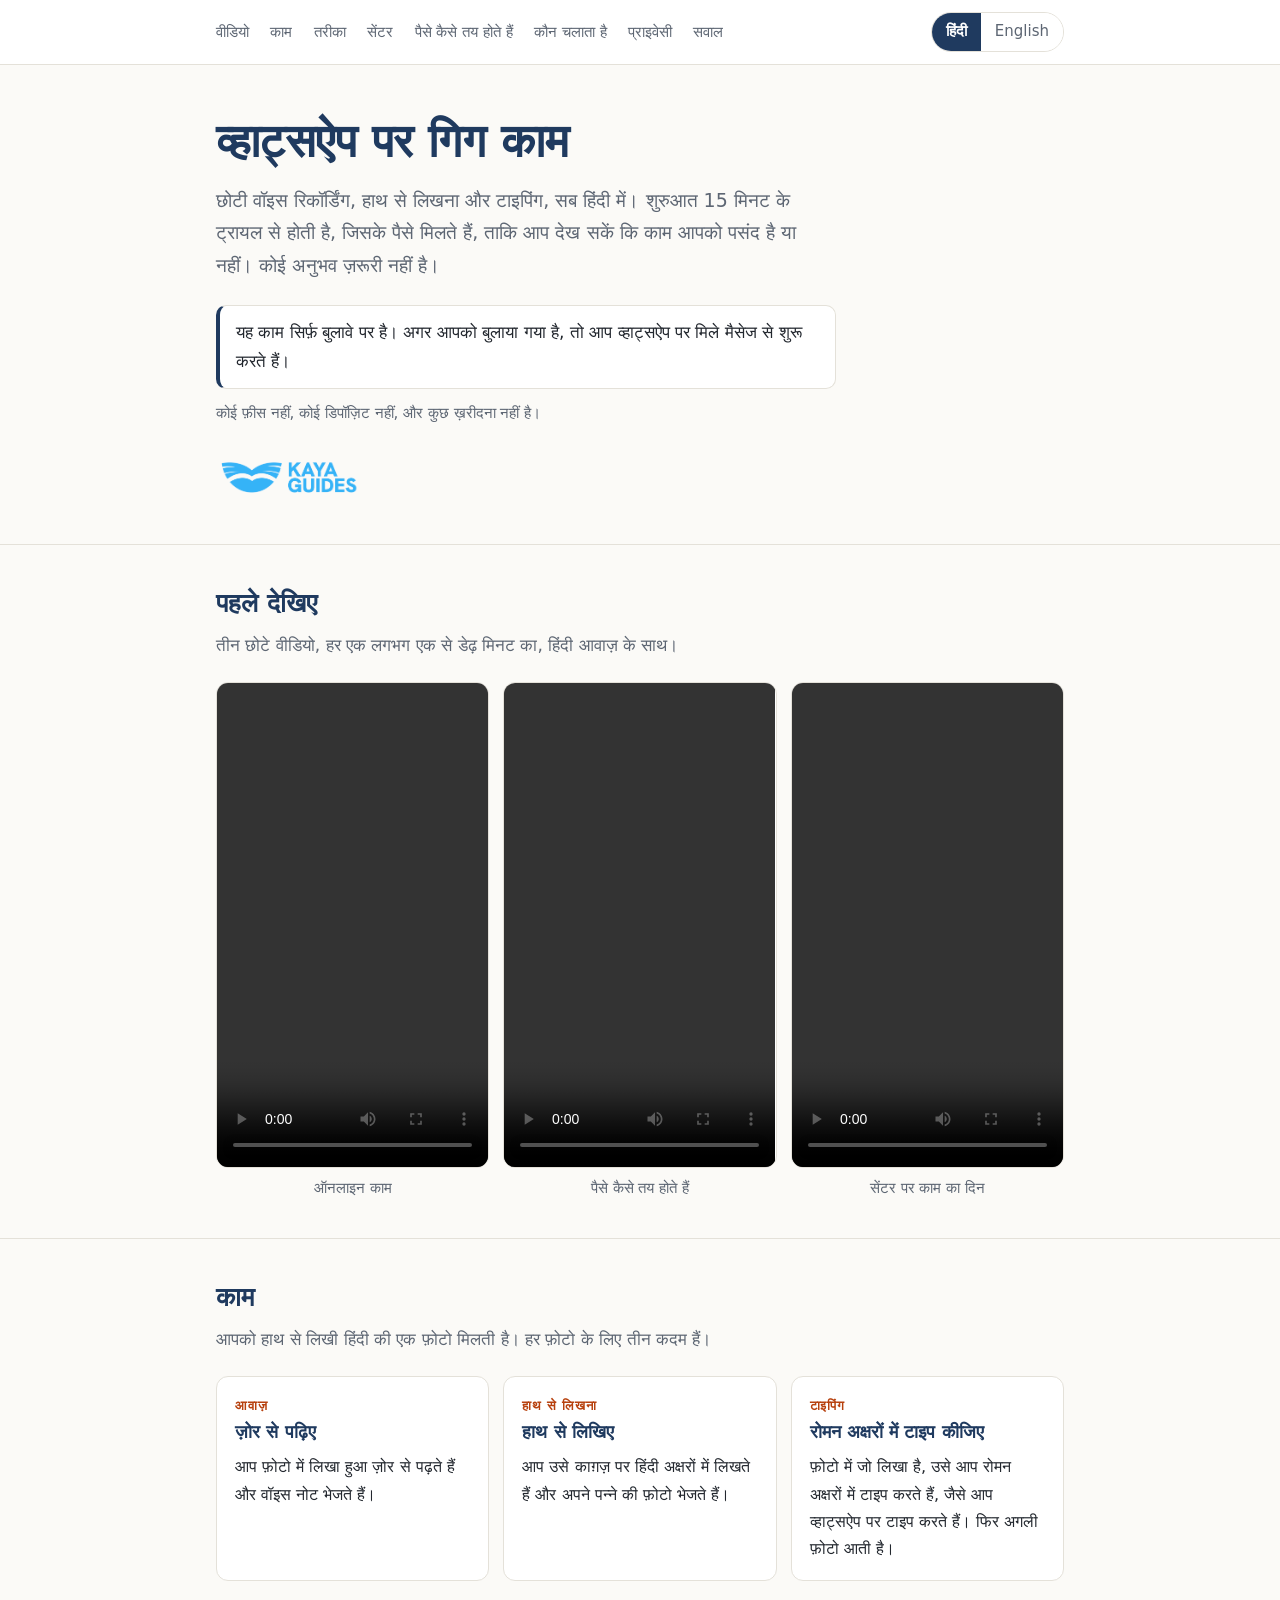
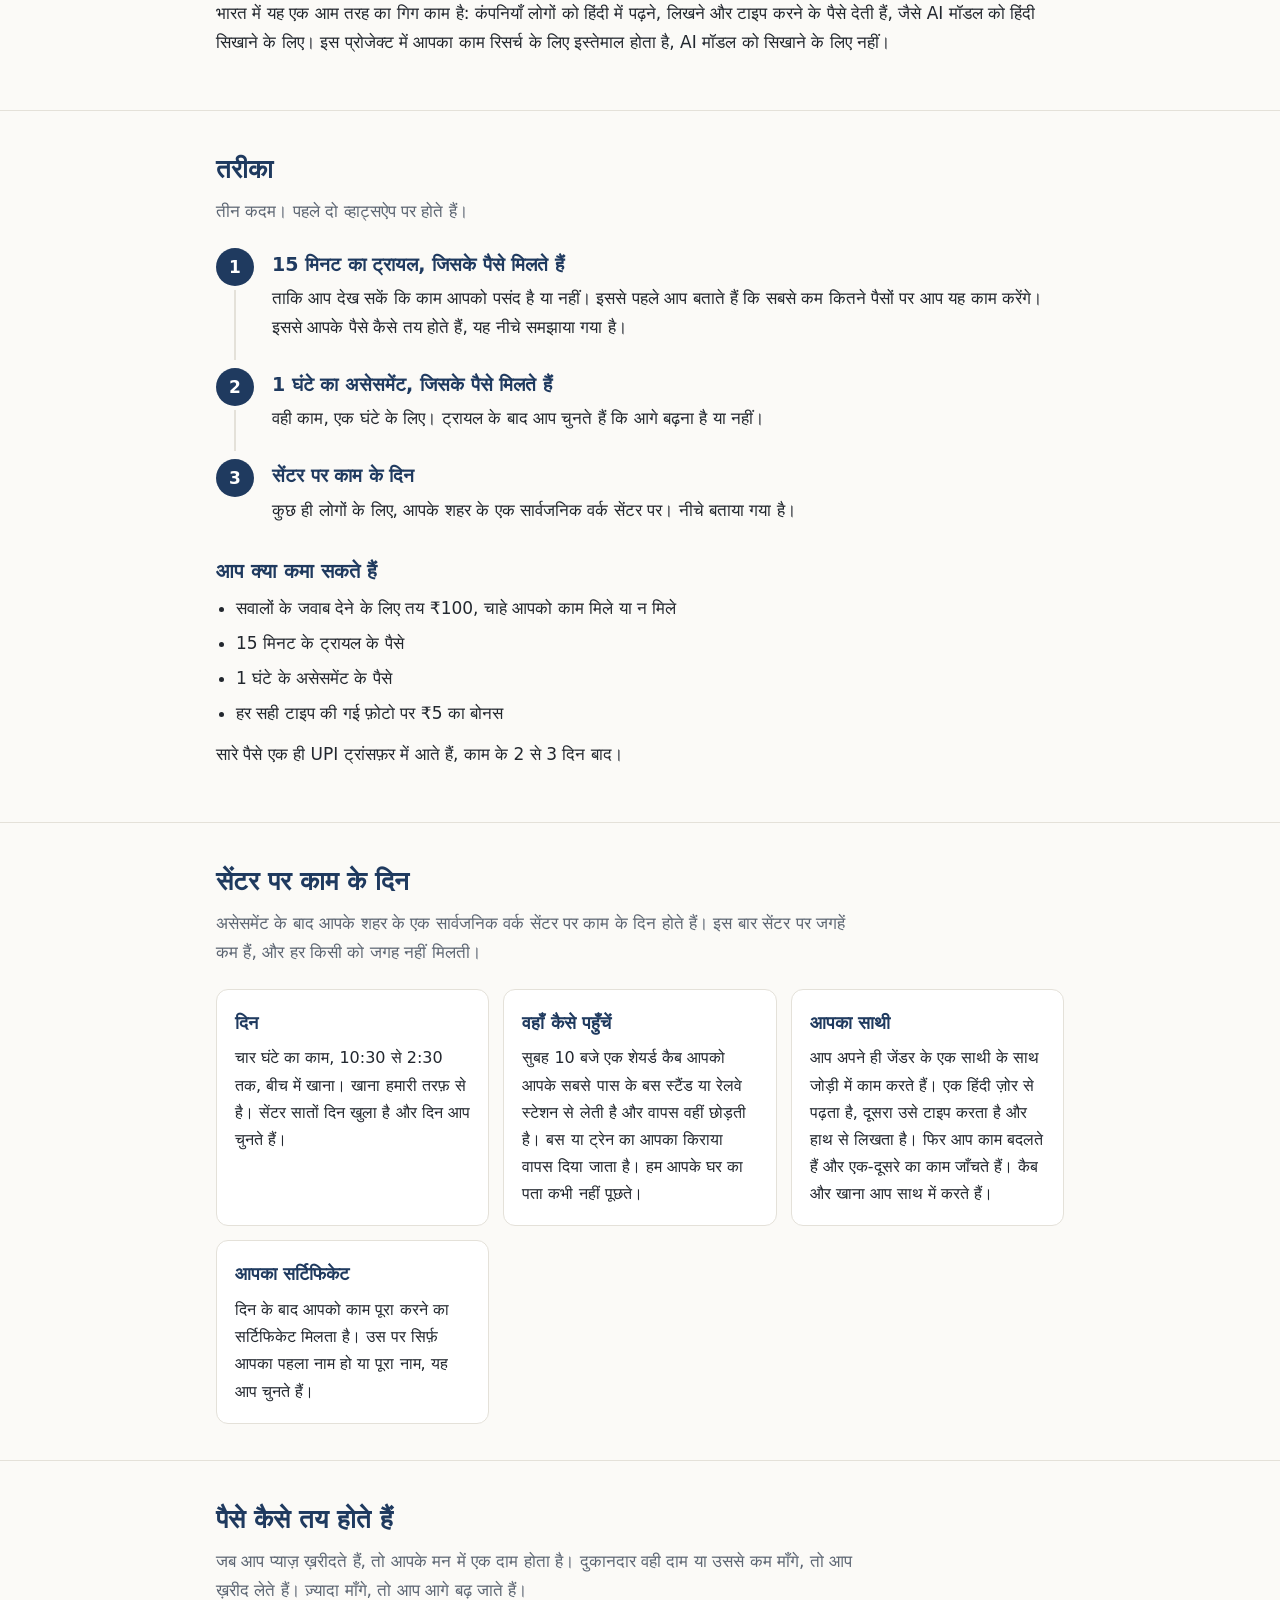
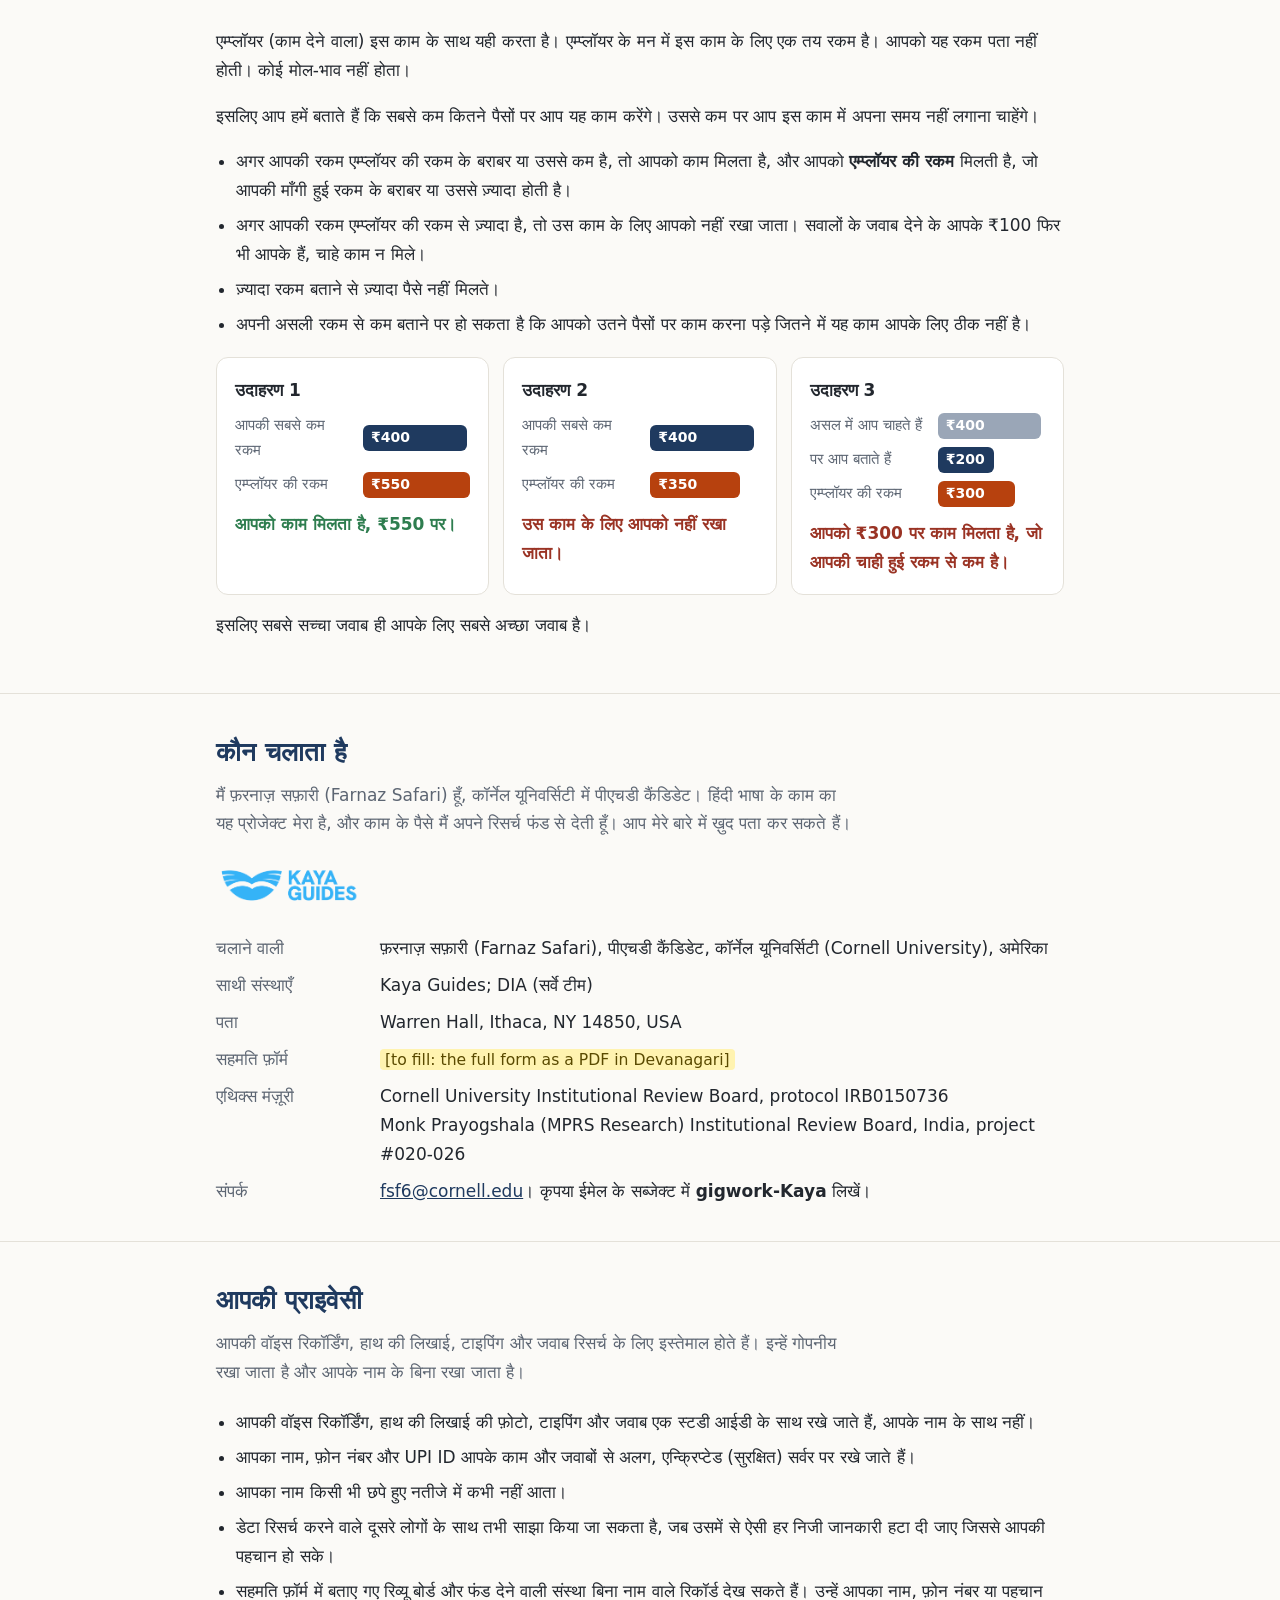
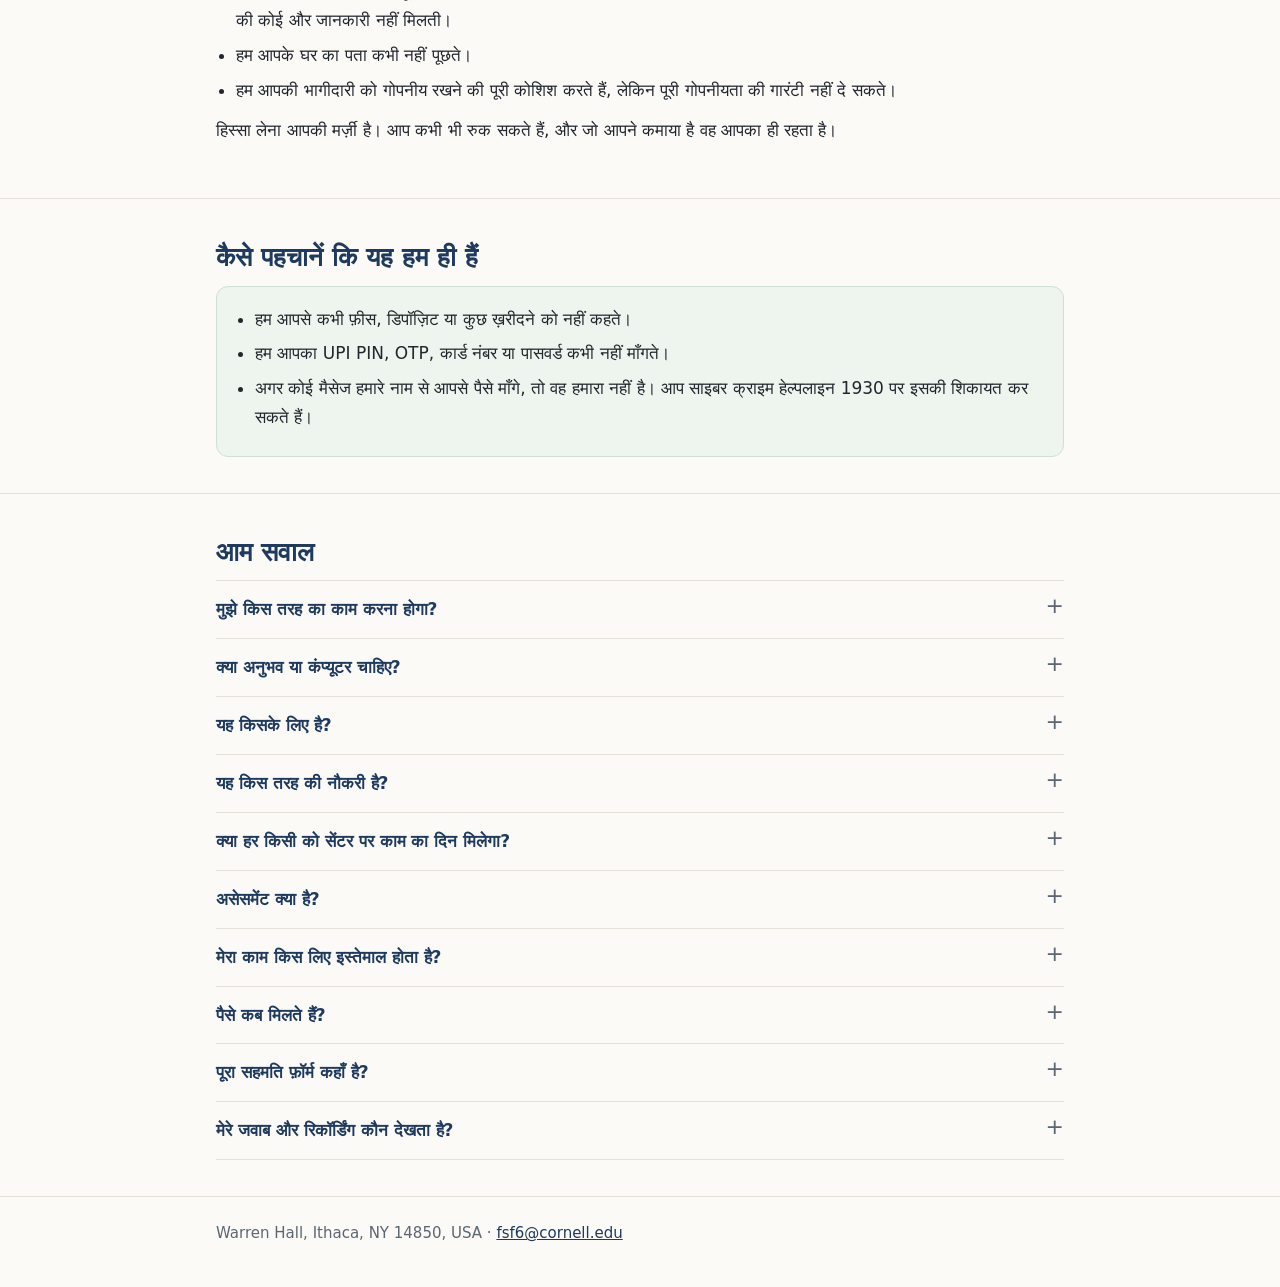
==== commit eea42d65: "Project page: shorten title Co-Authored-By: Claude Fable 5.1 <noreply@anthropic.com>" ====
--- a/gigwork/index.html
+++ b/gigwork/index.html
@@ -5,8 +5,8 @@
 <head>
 <meta charset="utf-8">
 <meta name="viewport" content="width=device-width, initial-scale=1">
-<title>व्हाट्सऐप पर पार्ट-टाइम गिग काम | फ़रनाज़ सफ़ारी (Farnaz Safari), Cornell</title>
-<meta name="description" content="व्हाट्सऐप पर पार्ट-टाइम गिग काम: छोटी वॉइस रिकॉर्डिंग, हाथ से लिखना और टाइपिंग, सब हिंदी में। चलाने वाली: फ़रनाज़ सफ़ारी (Farnaz Safari), पीएचडी कैंडिडेट, कॉर्नेल यूनिवर्सिटी। सिर्फ़ बुलावे पर। कोई फ़ीस नहीं, कोई डिपॉज़िट नहीं।">
+<title>व्हाट्सऐप पर गिग काम | फ़रनाज़ सफ़ारी (Farnaz Safari), Cornell</title>
+<meta name="description" content="व्हाट्सऐप पर गिग काम: छोटी वॉइस रिकॉर्डिंग, हाथ से लिखना और टाइपिंग, सब हिंदी में। चलाने वाली: फ़रनाज़ सफ़ारी (Farnaz Safari), पीएचडी कैंडिडेट, कॉर्नेल यूनिवर्सिटी। सिर्फ़ बुलावे पर। कोई फ़ीस नहीं, कोई डिपॉज़िट नहीं।">
 <link rel="stylesheet" href="style.css?v=2">
 <link rel="alternate" hreflang="hi" href="index.html">
 <link rel="alternate" hreflang="en" href="en.html">
@@ -32,7 +32,7 @@
 <main>
 
 <div class="wrap hero">
-  <h1>व्हाट्सऐप पर पार्ट-टाइम गिग काम</h1>
+  <h1>व्हाट्सऐप पर गिग काम</h1>
   <p>छोटी वॉइस रिकॉर्डिंग, हाथ से लिखना और टाइपिंग, सब हिंदी में। शुरुआत 15 मिनट के ट्रायल से होती है, जिसके पैसे मिलते हैं, ताकि आप देख सकें कि काम आपको पसंद है या नहीं। कोई अनुभव ज़रूरी नहीं है।</p>
   <div class="invite">यह काम सिर्फ़ बुलावे पर है। अगर आपको बुलाया गया है, तो आप व्हाट्सऐप पर मिले मैसेज से शुरू करते हैं।</div>
   <div class="under-btn">कोई फ़ीस नहीं, कोई डिपॉज़िट नहीं, और कुछ ख़रीदना नहीं है।</div>
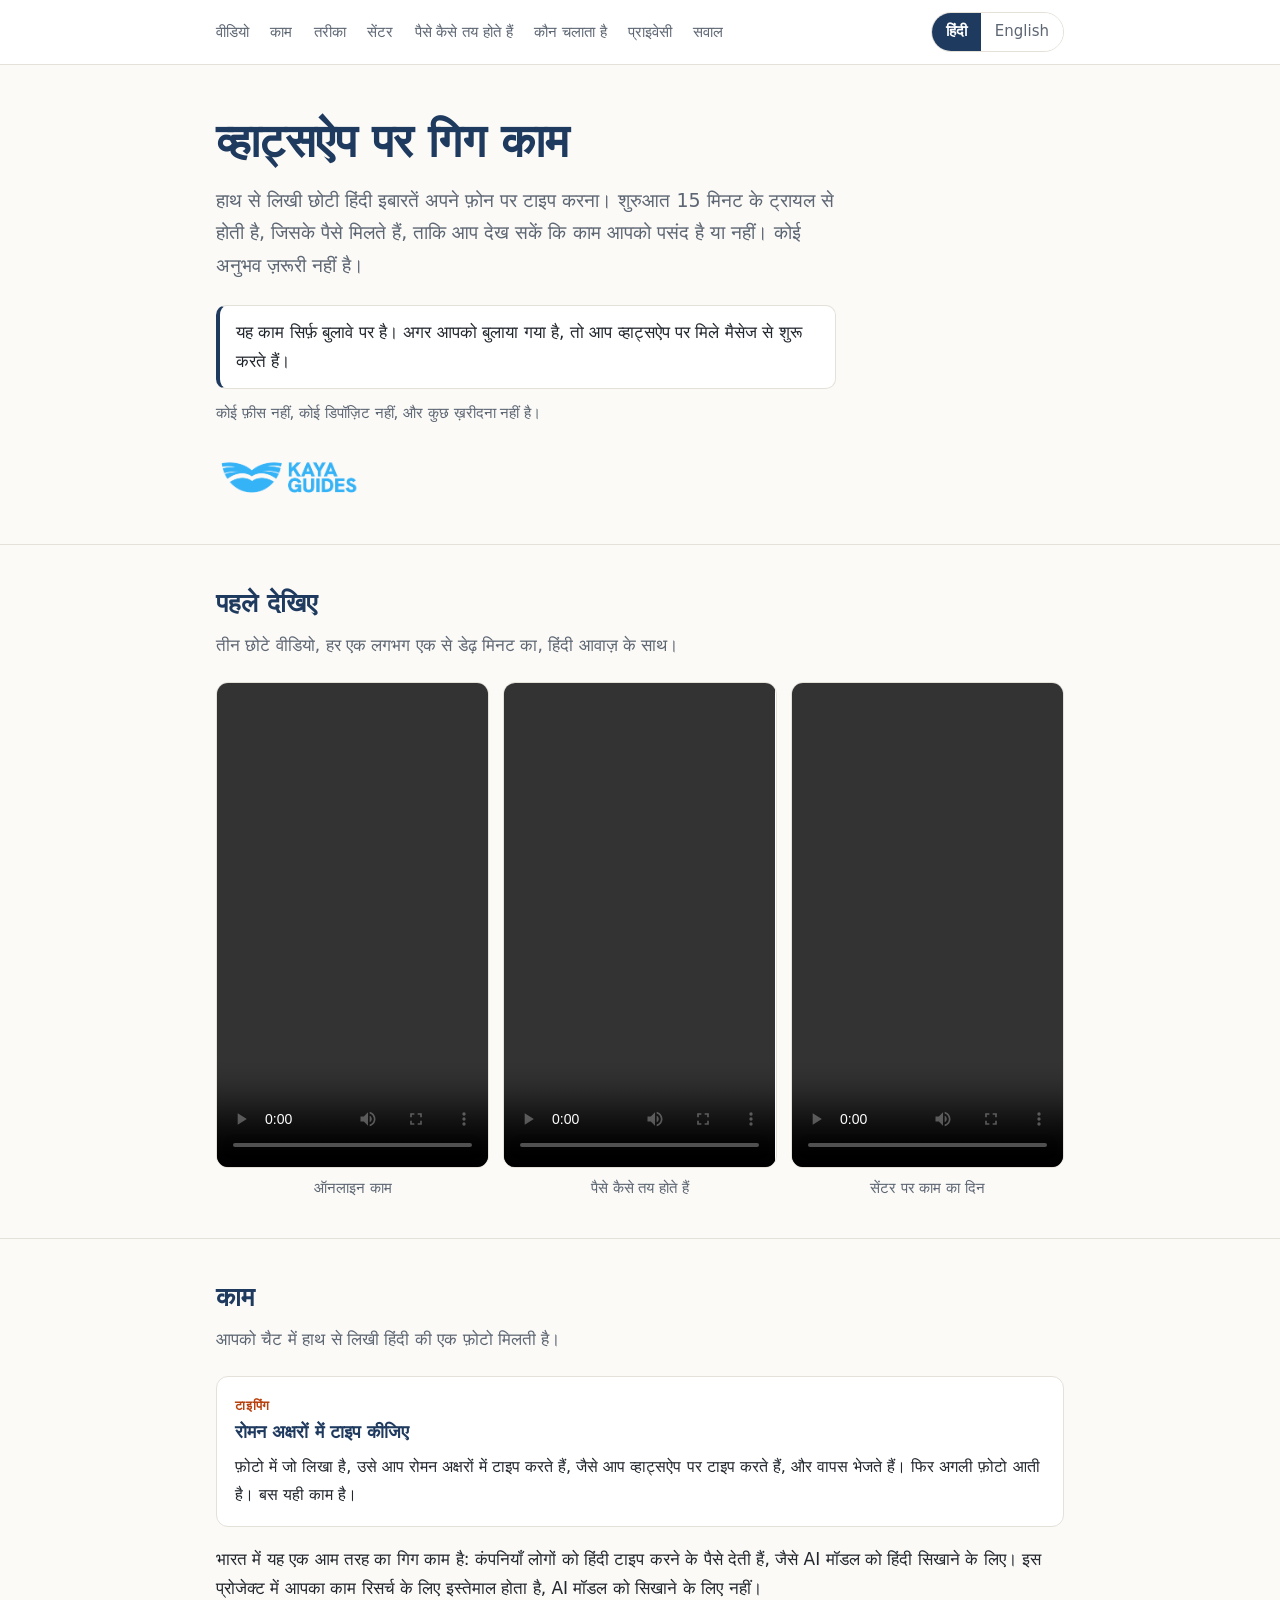
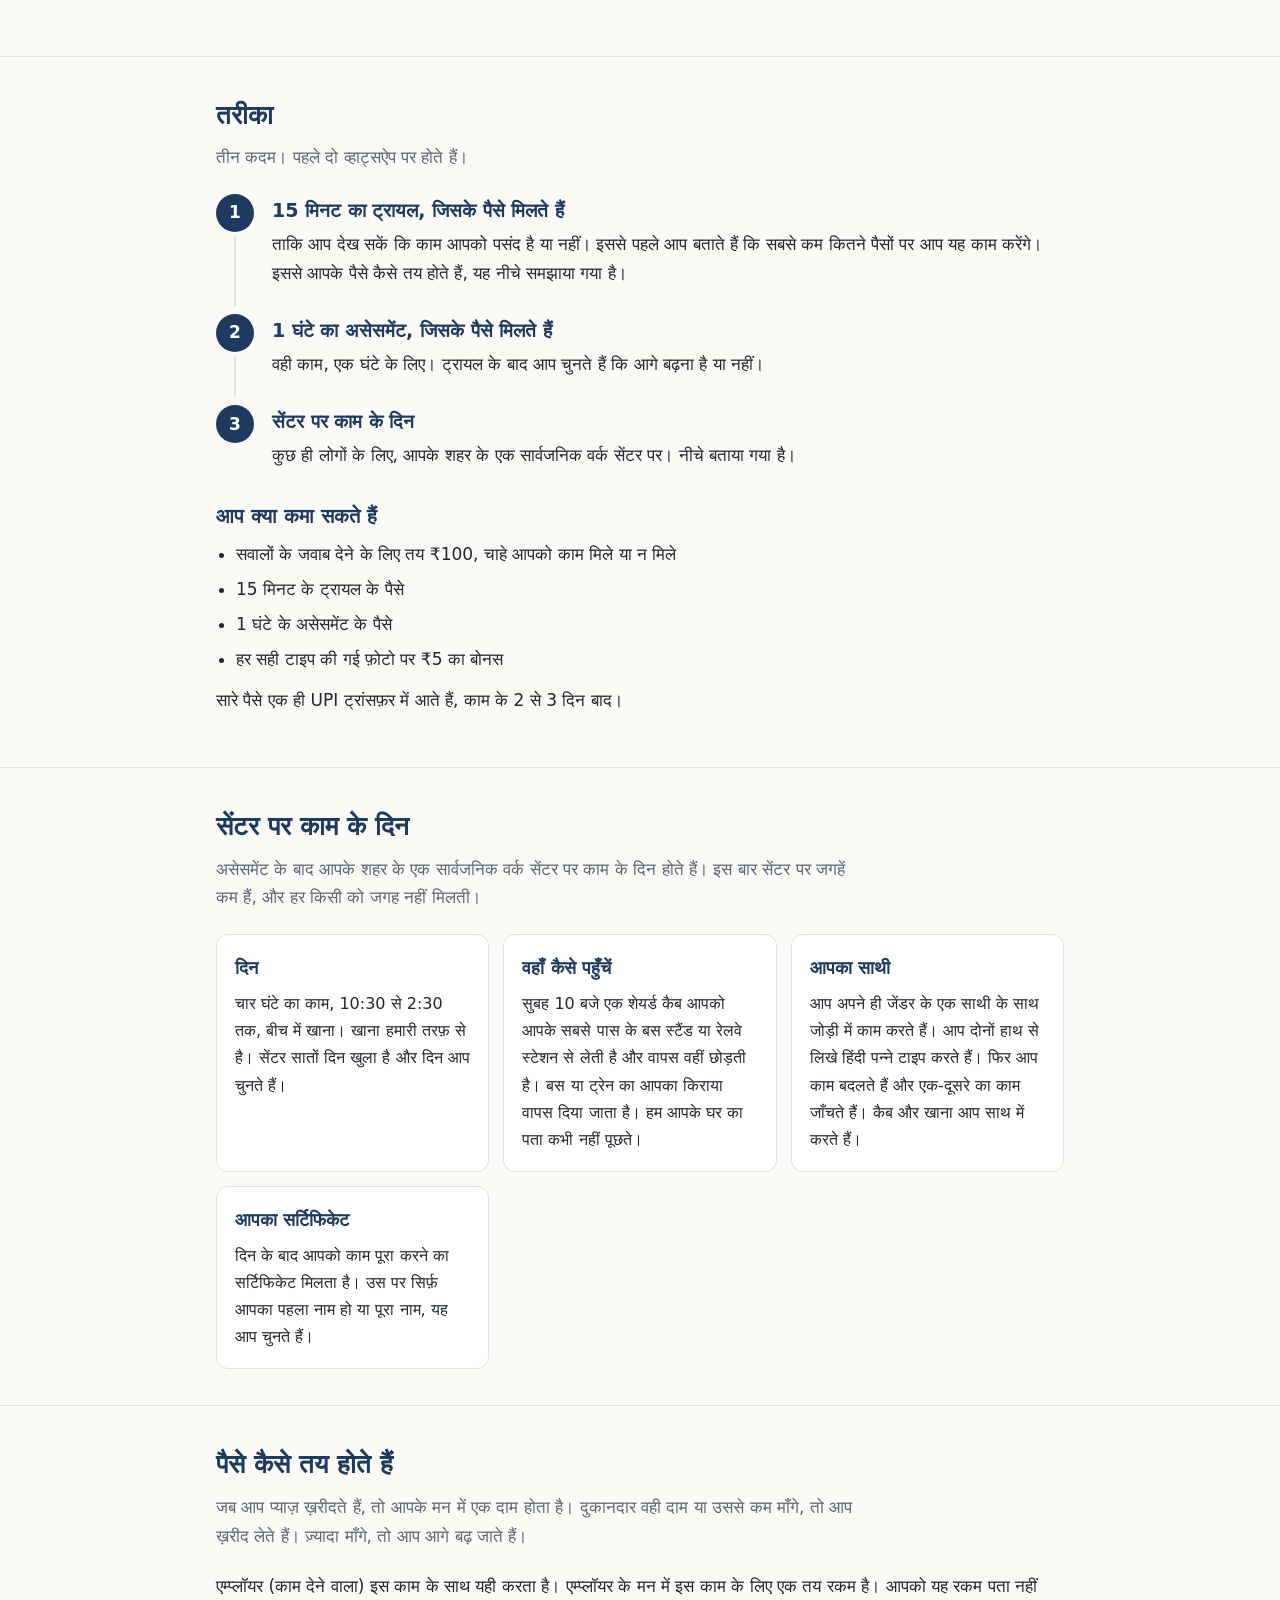
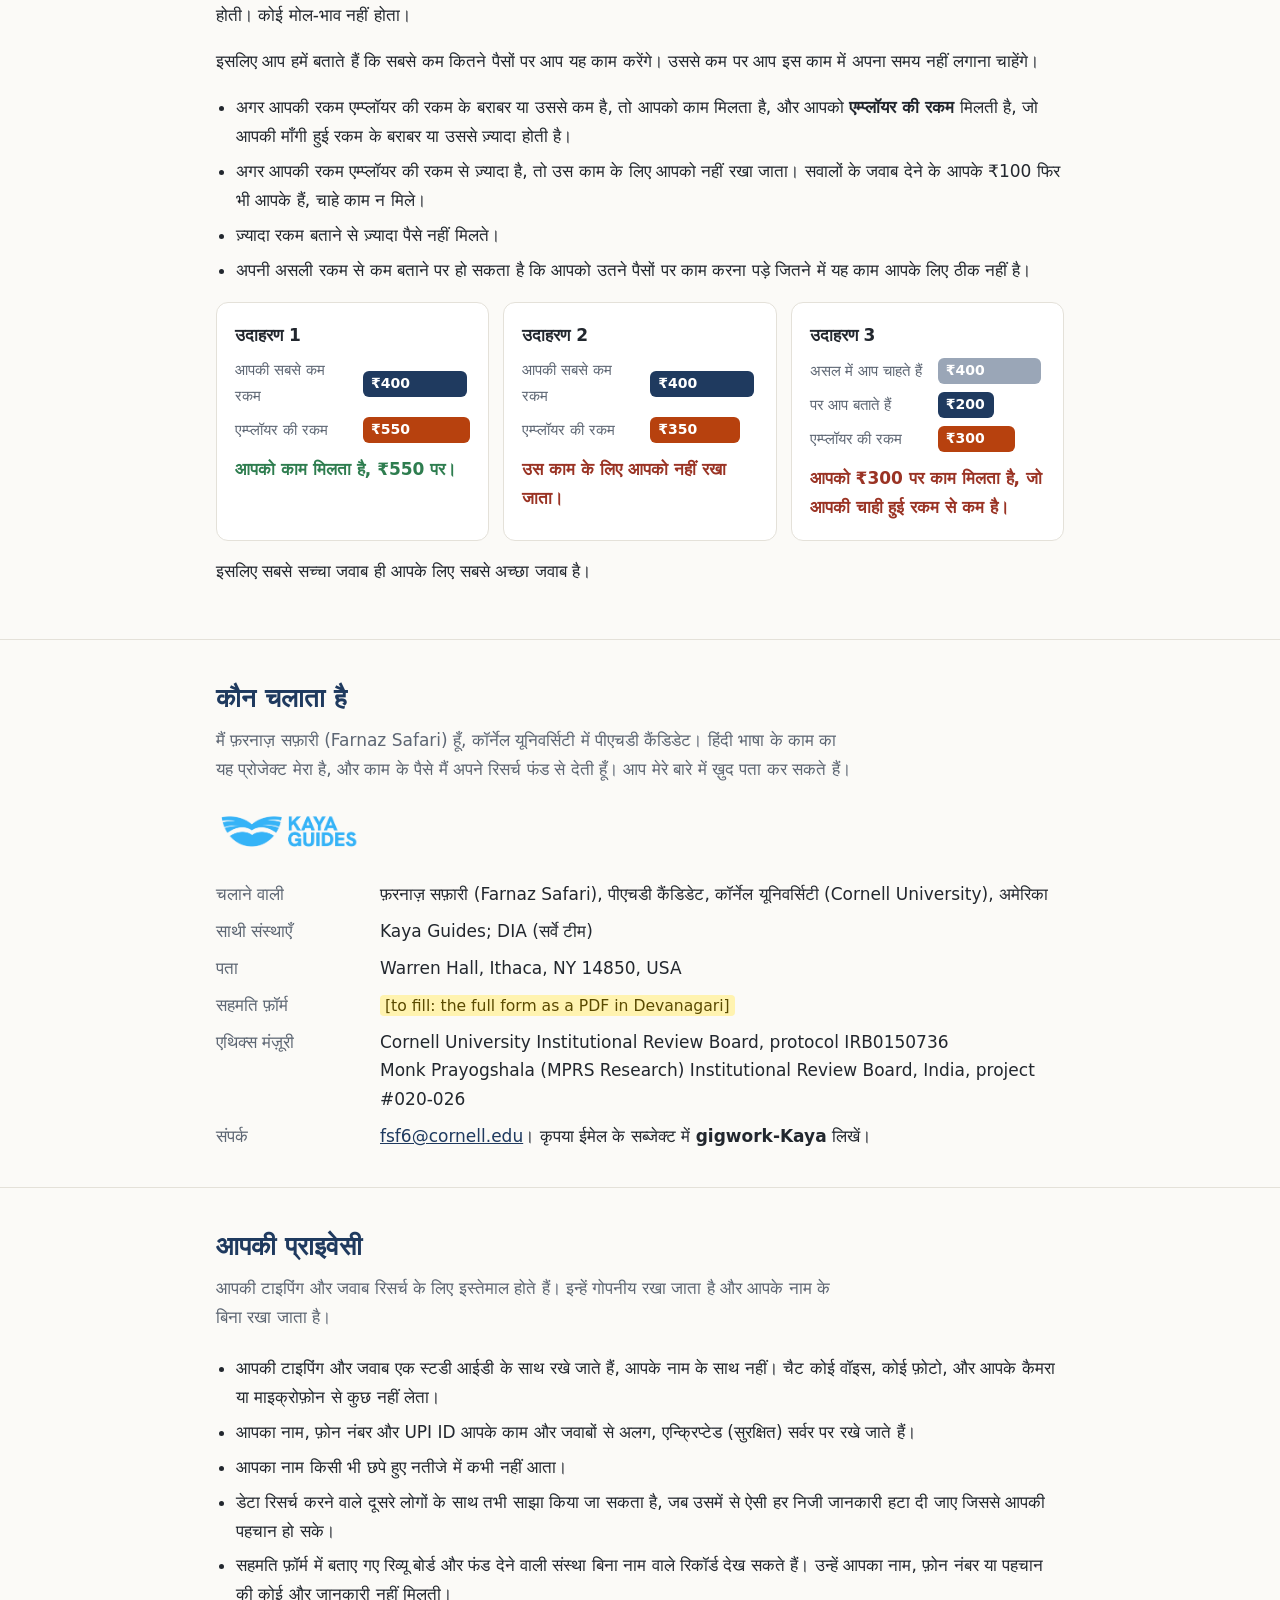
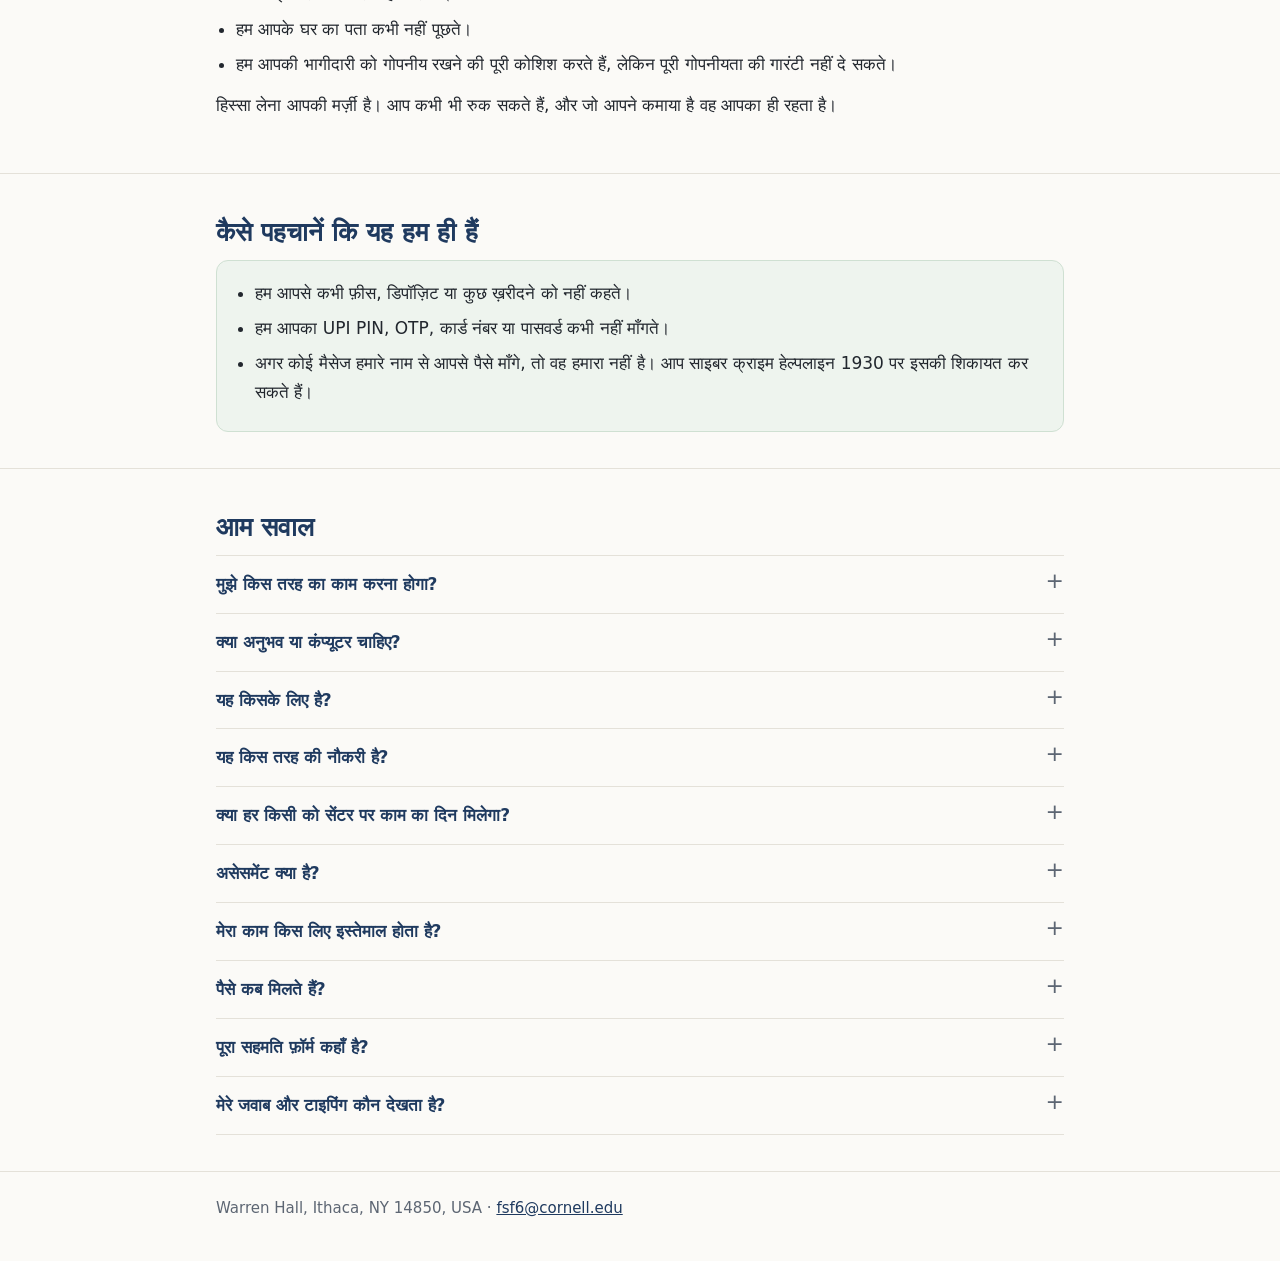
==== commit 7b20244a: "Gigwork pages: the work is typing only Remove the reading-aloud and handwriting steps from the Engli" ====
--- a/gigwork/index.html
+++ b/gigwork/index.html
@@ -6,7 +6,7 @@
 <meta charset="utf-8">
 <meta name="viewport" content="width=device-width, initial-scale=1">
 <title>व्हाट्सऐप पर गिग काम | फ़रनाज़ सफ़ारी (Farnaz Safari), Cornell</title>
-<meta name="description" content="व्हाट्सऐप पर गिग काम: छोटी वॉइस रिकॉर्डिंग, हाथ से लिखना और टाइपिंग, सब हिंदी में। चलाने वाली: फ़रनाज़ सफ़ारी (Farnaz Safari), पीएचडी कैंडिडेट, कॉर्नेल यूनिवर्सिटी। सिर्फ़ बुलावे पर। कोई फ़ीस नहीं, कोई डिपॉज़िट नहीं।">
+<meta name="description" content="व्हाट्सऐप पर गिग काम: हाथ से लिखी छोटी हिंदी इबारतें अपने फ़ोन पर टाइप करना। चलाने वाली: फ़रनाज़ सफ़ारी (Farnaz Safari), पीएचडी कैंडिडेट, कॉर्नेल यूनिवर्सिटी। सिर्फ़ बुलावे पर। कोई फ़ीस नहीं, कोई डिपॉज़िट नहीं।">
 <link rel="stylesheet" href="style.css?v=2">
 <link rel="alternate" hreflang="hi" href="index.html">
 <link rel="alternate" hreflang="en" href="en.html">
@@ -33,7 +33,7 @@
 
 <div class="wrap hero">
   <h1>व्हाट्सऐप पर गिग काम</h1>
-  <p>छोटी वॉइस रिकॉर्डिंग, हाथ से लिखना और टाइपिंग, सब हिंदी में। शुरुआत 15 मिनट के ट्रायल से होती है, जिसके पैसे मिलते हैं, ताकि आप देख सकें कि काम आपको पसंद है या नहीं। कोई अनुभव ज़रूरी नहीं है।</p>
+  <p>हाथ से लिखी छोटी हिंदी इबारतें अपने फ़ोन पर टाइप करना। शुरुआत 15 मिनट के ट्रायल से होती है, जिसके पैसे मिलते हैं, ताकि आप देख सकें कि काम आपको पसंद है या नहीं। कोई अनुभव ज़रूरी नहीं है।</p>
   <div class="invite">यह काम सिर्फ़ बुलावे पर है। अगर आपको बुलाया गया है, तो आप व्हाट्सऐप पर मिले मैसेज से शुरू करते हैं।</div>
   <div class="under-btn">कोई फ़ीस नहीं, कोई डिपॉज़िट नहीं, और कुछ ख़रीदना नहीं है।</div>
   <div class="logos">
@@ -65,25 +65,15 @@
 <section id="work">
   <div class="wrap">
     <h2>काम</h2>
-    <p class="lead">आपको हाथ से लिखी हिंदी की एक फ़ोटो मिलती है। हर फ़ोटो के लिए तीन कदम हैं।</p>
+    <p class="lead">आपको चैट में हाथ से लिखी हिंदी की एक फ़ोटो मिलती है।</p>
     <div class="cards">
-      <div class="card">
-        <div class="tag">आवाज़</div>
-        <h3>ज़ोर से पढ़िए</h3>
-        <p>आप फ़ोटो में लिखा हुआ ज़ोर से पढ़ते हैं और वॉइस नोट भेजते हैं।</p>
-      </div>
-      <div class="card">
-        <div class="tag">हाथ से लिखना</div>
-        <h3>हाथ से लिखिए</h3>
-        <p>आप उसे काग़ज़ पर हिंदी अक्षरों में लिखते हैं और अपने पन्ने की फ़ोटो भेजते हैं।</p>
-      </div>
       <div class="card">
         <div class="tag">टाइपिंग</div>
         <h3>रोमन अक्षरों में टाइप कीजिए</h3>
-        <p>फ़ोटो में जो लिखा है, उसे आप रोमन अक्षरों में टाइप करते हैं, जैसे आप व्हाट्सऐप पर टाइप करते हैं। फिर अगली फ़ोटो आती है।</p>
-      </div>
-    </div>
-    <p style="margin-top:18px">भारत में यह एक आम तरह का गिग काम है: कंपनियाँ लोगों को हिंदी में पढ़ने, लिखने और टाइप करने के पैसे देती हैं, जैसे AI मॉडल को हिंदी सिखाने के लिए। इस प्रोजेक्ट में आपका काम रिसर्च के लिए इस्तेमाल होता है, AI मॉडल को सिखाने के लिए नहीं।</p>
+        <p>फ़ोटो में जो लिखा है, उसे आप रोमन अक्षरों में टाइप करते हैं, जैसे आप व्हाट्सऐप पर टाइप करते हैं, और वापस भेजते हैं। फिर अगली फ़ोटो आती है। बस यही काम है।</p>
+      </div>
+    </div>
+    <p style="margin-top:18px">भारत में यह एक आम तरह का गिग काम है: कंपनियाँ लोगों को हिंदी टाइप करने के पैसे देती हैं, जैसे AI मॉडल को हिंदी सिखाने के लिए। इस प्रोजेक्ट में आपका काम रिसर्च के लिए इस्तेमाल होता है, AI मॉडल को सिखाने के लिए नहीं।</p>
   </div>
 </section>
 
@@ -131,7 +121,7 @@
       </div>
       <div class="card">
         <h3>आपका साथी</h3>
-        <p>आप अपने ही जेंडर के एक साथी के साथ जोड़ी में काम करते हैं। एक हिंदी ज़ोर से पढ़ता है, दूसरा उसे टाइप करता है और हाथ से लिखता है। फिर आप काम बदलते हैं और एक-दूसरे का काम जाँचते हैं। कैब और खाना आप साथ में करते हैं।</p>
+        <p>आप अपने ही जेंडर के एक साथी के साथ जोड़ी में काम करते हैं। आप दोनों हाथ से लिखे हिंदी पन्ने टाइप करते हैं। फिर आप काम बदलते हैं और एक-दूसरे का काम जाँचते हैं। कैब और खाना आप साथ में करते हैं।</p>
       </div>
       <div class="card">
         <h3>आपका सर्टिफिकेट</h3>
@@ -205,9 +195,9 @@
 <section id="privacy">
   <div class="wrap">
     <h2>आपकी प्राइवेसी</h2>
-    <p class="lead">आपकी वॉइस रिकॉर्डिंग, हाथ की लिखाई, टाइपिंग और जवाब रिसर्च के लिए इस्तेमाल होते हैं। इन्हें गोपनीय रखा जाता है और आपके नाम के बिना रखा जाता है।</p>
+    <p class="lead">आपकी टाइपिंग और जवाब रिसर्च के लिए इस्तेमाल होते हैं। इन्हें गोपनीय रखा जाता है और आपके नाम के बिना रखा जाता है।</p>
     <ul class="rules">
-      <li>आपकी वॉइस रिकॉर्डिंग, हाथ की लिखाई की फ़ोटो, टाइपिंग और जवाब एक स्टडी आईडी के साथ रखे जाते हैं, आपके नाम के साथ नहीं।</li>
+      <li>आपकी टाइपिंग और जवाब एक स्टडी आईडी के साथ रखे जाते हैं, आपके नाम के साथ नहीं। चैट कोई वॉइस, कोई फ़ोटो, और आपके कैमरा या माइक्रोफ़ोन से कुछ नहीं लेता।</li>
       <li>आपका नाम, फ़ोन नंबर और UPI ID आपके काम और जवाबों से अलग, एन्क्रिप्टेड (सुरक्षित) सर्वर पर रखे जाते हैं।</li>
       <li>आपका नाम किसी भी छपे हुए नतीजे में कभी नहीं आता।</li>
       <li>डेटा रिसर्च करने वाले दूसरे लोगों के साथ तभी साझा किया जा सकता है, जब उसमें से ऐसी हर निजी जानकारी हटा दी जाए जिससे आपकी पहचान हो सके।</li>
@@ -237,11 +227,11 @@
     <h2>आम सवाल</h2>
     <details>
       <summary>मुझे किस तरह का काम करना होगा?</summary>
-      <p>आपको हाथ से लिखी हिंदी की फ़ोटो मिलती हैं। हर फ़ोटो को आप ज़ोर से पढ़कर वॉइस नोट भेजते हैं, काग़ज़ पर हाथ से लिखकर अपने पन्ने की फ़ोटो भेजते हैं, और फिर रोमन अक्षरों में टाइप करते हैं। पहले आपको एक उदाहरण दिखाया जाता है।</p>
+      <p>आपको हाथ से लिखी हिंदी की फ़ोटो मिलती हैं। हर फ़ोटो को आप रोमन अक्षरों में टाइप करके वापस भेजते हैं। पहले आपको एक उदाहरण दिखाया जाता है।</p>
     </details>
     <details>
       <summary>क्या अनुभव या कंप्यूटर चाहिए?</summary>
-      <p>कोई अनुभव ज़रूरी नहीं है। ट्रायल आपके फ़ोन पर, व्हाट्सऐप में होता है। आपको एक पेन और काग़ज़ चाहिए।</p>
+      <p>कोई अनुभव ज़रूरी नहीं है। ट्रायल आपके फ़ोन पर, व्हाट्सऐप में होता है। और कुछ नहीं चाहिए।</p>
     </details>
     <details>
       <summary>यह किसके लिए है?</summary>
@@ -272,7 +262,7 @@
       <p>इस पेज के "कौन चलाता है" हिस्से में, हिंदी में PDF के रूप में।</p>
     </details>
     <details>
-      <summary>मेरे जवाब और रिकॉर्डिंग कौन देखता है?</summary>
+      <summary>मेरे जवाब और टाइपिंग कौन देखता है?</summary>
       <p>आपका काम और जवाब एक स्टडी आईडी के साथ रखे जाते हैं, आपके नाम के साथ नहीं। आपका नाम, फ़ोन नंबर और UPI ID अलग रखे जाते हैं। पूरी जानकारी इस पेज के "आपकी प्राइवेसी" हिस्से में है।</p>
     </details>
   </div>
